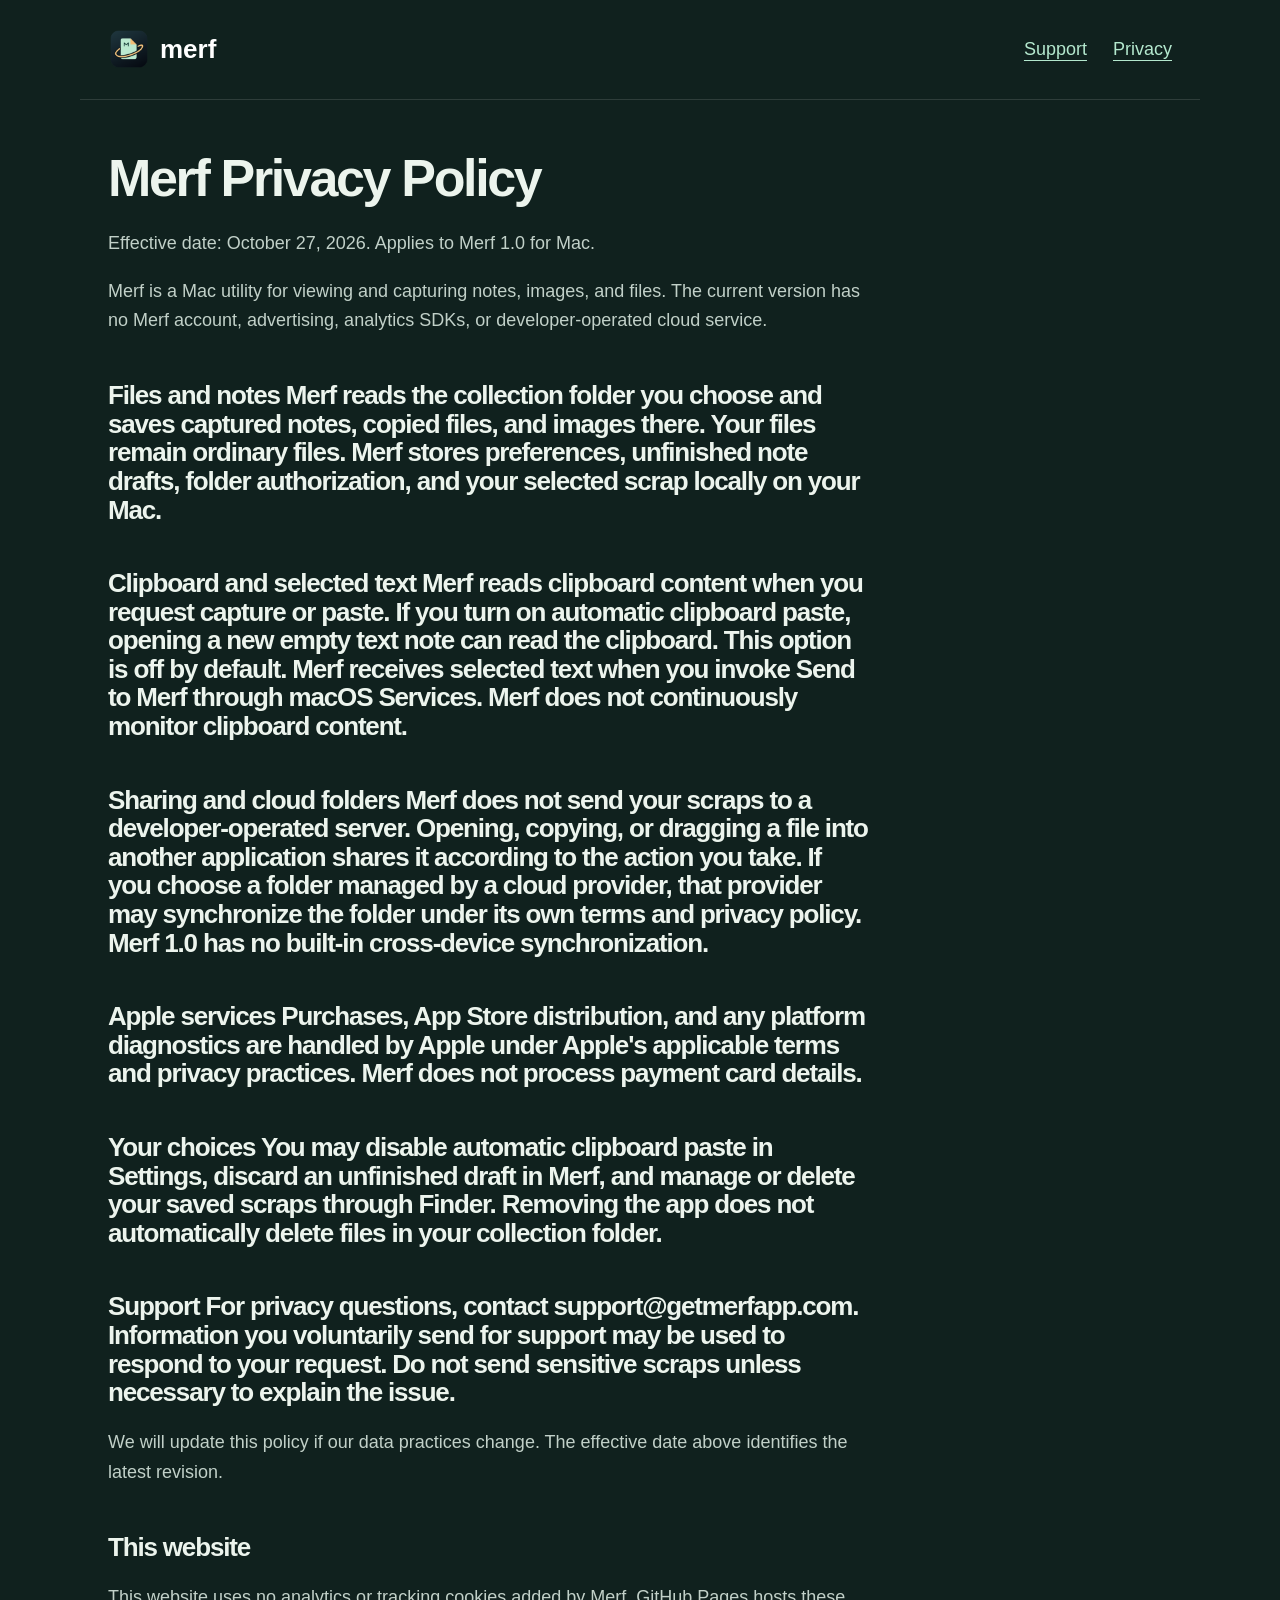
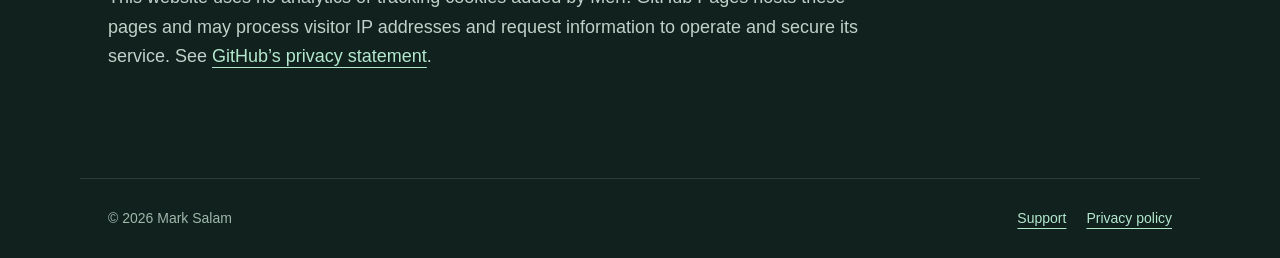
==== privacy.html @ 33ce0363 "Add Merf website, support, and privacy pages" ====
<!doctype html><html lang="en"><head><meta charset="utf-8"><meta name="viewport" content="width=device-width,initial-scale=1"><title>Privacy policy — Merf</title><meta name="description" content="Merf privacy policy for the Mac app."><link rel="icon" href="assets/merf.png"><link rel="stylesheet" href="style.css"></head><body><header><a class="brand" href="./"><img src="assets/merf.png" alt="">merf</a><nav aria-label="Main navigation"><a href="support.html">Support</a><a href="privacy.html">Privacy</a></nav></header><main><article class="prose"><h1>Merf Privacy Policy</h1><p>Effective date: October 27, 2026. Applies to Merf 1.0 for Mac.</p><p>Merf is a Mac utility for viewing and capturing notes, images, and files. The current version has no Merf account, advertising, analytics SDKs, or developer-operated cloud service.</p><h2>Files and notes
Merf reads the collection folder you choose and saves captured notes, copied files, and images there. Your files remain ordinary files. Merf stores preferences, unfinished note drafts, folder authorization, and your selected scrap locally on your Mac.</h2><h2>Clipboard and selected text
Merf reads clipboard content when you request capture or paste. If you turn on automatic clipboard paste, opening a new empty text note can read the clipboard. This option is off by default. Merf receives selected text when you invoke Send to Merf through macOS Services. Merf does not continuously monitor clipboard content.</h2><h2>Sharing and cloud folders
Merf does not send your scraps to a developer-operated server. Opening, copying, or dragging a file into another application shares it according to the action you take. If you choose a folder managed by a cloud provider, that provider may synchronize the folder under its own terms and privacy policy. Merf 1.0 has no built-in cross-device synchronization.</h2><h2>Apple services
Purchases, App Store distribution, and any platform diagnostics are handled by Apple under Apple&#x27;s applicable terms and privacy practices. Merf does not process payment card details.</h2><h2>Your choices
You may disable automatic clipboard paste in Settings, discard an unfinished draft in Merf, and manage or delete your saved scraps through Finder. Removing the app does not automatically delete files in your collection folder.</h2><h2>Support
For privacy questions, contact support@getmerfapp.com. Information you voluntarily send for support may be used to respond to your request. Do not send sensitive scraps unless necessary to explain the issue.</h2><p>We will update this policy if our data practices change. The effective date above identifies the latest revision.</p><h2>This website</h2><p>This website uses no analytics or tracking cookies added by Merf. GitHub Pages hosts these pages and may process visitor IP addresses and request information to operate and secure its service. See <a href="https://docs.github.com/en/site-policy/privacy-policies/github-general-privacy-statement">GitHub’s privacy statement</a>.</p></article></main><footer><span>© 2026 Mark Salam</span><div><a href="support.html">Support</a><a href="privacy.html">Privacy policy</a></div></footer></body></html>
---- style.css ----
*{box-sizing:border-box}body{margin:0;background:#10211e;color:#ecf4ed;font:18px/1.65 -apple-system,BlinkMacSystemFont,"Segoe UI",sans-serif}a{color:#b4e8ce;text-underline-offset:5px}a:hover{color:white}header,main,footer{max-width:1120px;margin:auto;padding:28px}header{display:flex;align-items:center;justify-content:space-between;border-bottom:1px solid #ffffff20}nav{display:flex;gap:26px}.brand{font-size:26px;font-weight:750;text-decoration:none;color:white;display:flex;align-items:center;gap:10px}.brand img{width:42px;height:42px}h1,h2{line-height:1.1;letter-spacing:-.045em}h1{font-size:clamp(42px,7vw,80px);margin:22px 0}h2{font-size:32px;margin-top:45px}p{color:#c1d0c8}.eyebrow{color:#f0c680;font-size:13px;text-transform:uppercase;letter-spacing:.16em}.hero{max-width:820px;padding:55px 0 35px}.hero p{max-width:630px;font-size:22px}.pill{display:inline-block;padding:10px 19px;border:1px solid #94bea6;border-radius:30px;text-decoration:none;margin:12px 10px 0 0}.shot{width:100%;display:block;border-radius:24px;border:1px solid #ffffff25;margin:24px 0}.features{display:grid;grid-template-columns:1fr 1fr;gap:50px;padding:15px 0 45px}.prose{max-width:760px;padding-bottom:60px}.prose h1{font-size:52px}.prose h2{font-size:26px}.prose p{margin:18px 0}footer{border-top:1px solid #ffffff20;display:flex;justify-content:space-between;font-size:14px;color:#a0b8ab}footer div{display:flex;gap:20px}:focus-visible{outline:3px solid #f0c680;outline-offset:5px}@media(max-width:650px){header,main,footer{padding:20px}nav{gap:15px;font-size:15px}.features{grid-template-columns:1fr;gap:0}.hero{padding-top:30px}.hero p{font-size:19px}.prose h1{font-size:40px}footer{display:block}footer div{margin-top:15px}.shot{border-radius:12px}}
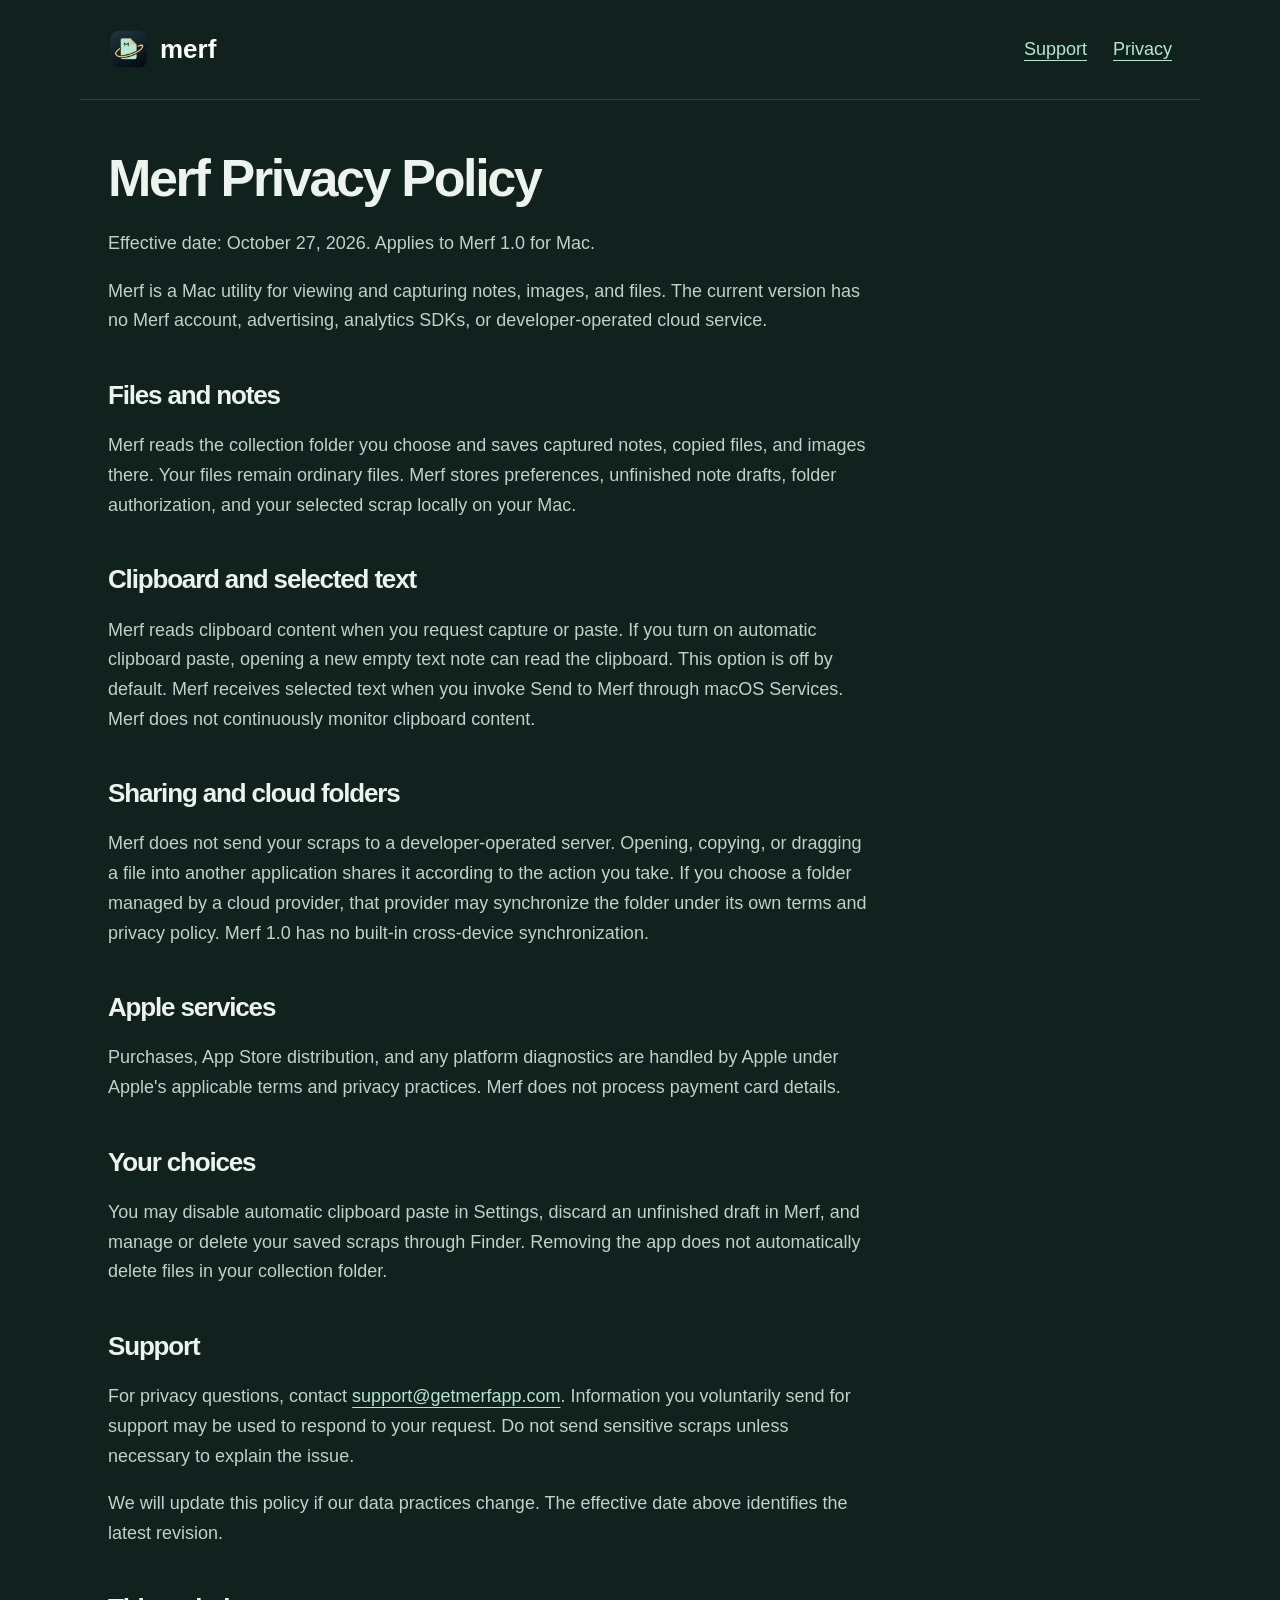
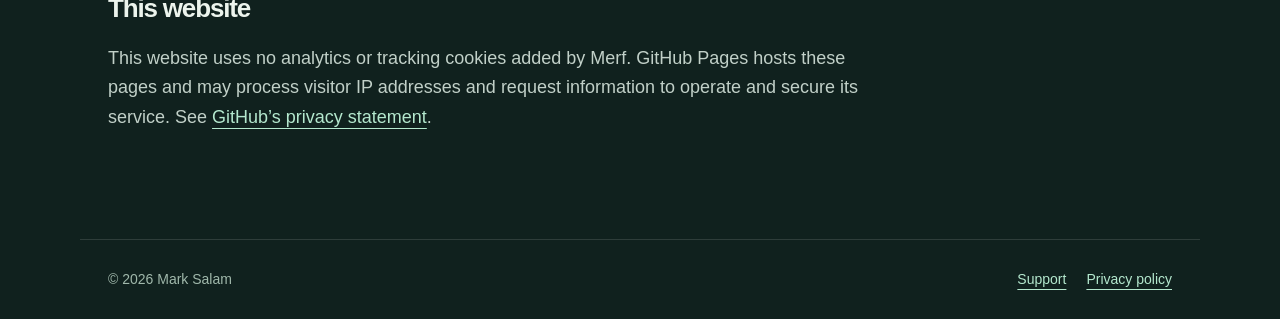
==== commit f51f5792: "Correct support and privacy section formatting" ====
--- a/privacy.html
+++ b/privacy.html
@@ -1,7 +1 @@
-<!doctype html><html lang="en"><head><meta charset="utf-8"><meta name="viewport" content="width=device-width,initial-scale=1"><title>Privacy policy — Merf</title><meta name="description" content="Merf privacy policy for the Mac app."><link rel="icon" href="assets/merf.png"><link rel="stylesheet" href="style.css"></head><body><header><a class="brand" href="./"><img src="assets/merf.png" alt="">merf</a><nav aria-label="Main navigation"><a href="support.html">Support</a><a href="privacy.html">Privacy</a></nav></header><main><article class="prose"><h1>Merf Privacy Policy</h1><p>Effective date: October 27, 2026. Applies to Merf 1.0 for Mac.</p><p>Merf is a Mac utility for viewing and capturing notes, images, and files. The current version has no Merf account, advertising, analytics SDKs, or developer-operated cloud service.</p><h2>Files and notes
-Merf reads the collection folder you choose and saves captured notes, copied files, and images there. Your files remain ordinary files. Merf stores preferences, unfinished note drafts, folder authorization, and your selected scrap locally on your Mac.</h2><h2>Clipboard and selected text
-Merf reads clipboard content when you request capture or paste. If you turn on automatic clipboard paste, opening a new empty text note can read the clipboard. This option is off by default. Merf receives selected text when you invoke Send to Merf through macOS Services. Merf does not continuously monitor clipboard content.</h2><h2>Sharing and cloud folders
-Merf does not send your scraps to a developer-operated server. Opening, copying, or dragging a file into another application shares it according to the action you take. If you choose a folder managed by a cloud provider, that provider may synchronize the folder under its own terms and privacy policy. Merf 1.0 has no built-in cross-device synchronization.</h2><h2>Apple services
-Purchases, App Store distribution, and any platform diagnostics are handled by Apple under Apple&#x27;s applicable terms and privacy practices. Merf does not process payment card details.</h2><h2>Your choices
-You may disable automatic clipboard paste in Settings, discard an unfinished draft in Merf, and manage or delete your saved scraps through Finder. Removing the app does not automatically delete files in your collection folder.</h2><h2>Support
-For privacy questions, contact support@getmerfapp.com. Information you voluntarily send for support may be used to respond to your request. Do not send sensitive scraps unless necessary to explain the issue.</h2><p>We will update this policy if our data practices change. The effective date above identifies the latest revision.</p><h2>This website</h2><p>This website uses no analytics or tracking cookies added by Merf. GitHub Pages hosts these pages and may process visitor IP addresses and request information to operate and secure its service. See <a href="https://docs.github.com/en/site-policy/privacy-policies/github-general-privacy-statement">GitHub’s privacy statement</a>.</p></article></main><footer><span>© 2026 Mark Salam</span><div><a href="support.html">Support</a><a href="privacy.html">Privacy policy</a></div></footer></body></html>+<!doctype html><html lang="en"><head><meta charset="utf-8"><meta name="viewport" content="width=device-width,initial-scale=1"><title>Privacy policy — Merf</title><meta name="description" content="Merf privacy policy for the Mac app."><link rel="icon" href="assets/merf.png"><link rel="stylesheet" href="style.css"></head><body><header><a class="brand" href="./"><img src="assets/merf.png" alt="">merf</a><nav aria-label="Main navigation"><a href="support.html">Support</a><a href="privacy.html">Privacy</a></nav></header><main><article class="prose"><h1>Merf Privacy Policy</h1><p>Effective date: October 27, 2026. Applies to Merf 1.0 for Mac.</p><p>Merf is a Mac utility for viewing and capturing notes, images, and files. The current version has no Merf account, advertising, analytics SDKs, or developer-operated cloud service.</p><h2>Files and notes</h2><p>Merf reads the collection folder you choose and saves captured notes, copied files, and images there. Your files remain ordinary files. Merf stores preferences, unfinished note drafts, folder authorization, and your selected scrap locally on your Mac.</p><h2>Clipboard and selected text</h2><p>Merf reads clipboard content when you request capture or paste. If you turn on automatic clipboard paste, opening a new empty text note can read the clipboard. This option is off by default. Merf receives selected text when you invoke Send to Merf through macOS Services. Merf does not continuously monitor clipboard content.</p><h2>Sharing and cloud folders</h2><p>Merf does not send your scraps to a developer-operated server. Opening, copying, or dragging a file into another application shares it according to the action you take. If you choose a folder managed by a cloud provider, that provider may synchronize the folder under its own terms and privacy policy. Merf 1.0 has no built-in cross-device synchronization.</p><h2>Apple services</h2><p>Purchases, App Store distribution, and any platform diagnostics are handled by Apple under Apple&#x27;s applicable terms and privacy practices. Merf does not process payment card details.</p><h2>Your choices</h2><p>You may disable automatic clipboard paste in Settings, discard an unfinished draft in Merf, and manage or delete your saved scraps through Finder. Removing the app does not automatically delete files in your collection folder.</p><h2>Support</h2><p>For privacy questions, contact <a href="mailto:support@getmerfapp.com">support@getmerfapp.com</a>. Information you voluntarily send for support may be used to respond to your request. Do not send sensitive scraps unless necessary to explain the issue.</p><p>We will update this policy if our data practices change. The effective date above identifies the latest revision.</p><h2>This website</h2><p>This website uses no analytics or tracking cookies added by Merf. GitHub Pages hosts these pages and may process visitor IP addresses and request information to operate and secure its service. See <a href="https://docs.github.com/en/site-policy/privacy-policies/github-general-privacy-statement">GitHub’s privacy statement</a>.</p></article></main><footer><span>© 2026 Mark Salam</span><div><a href="support.html">Support</a><a href="privacy.html">Privacy policy</a></div></footer></body></html>
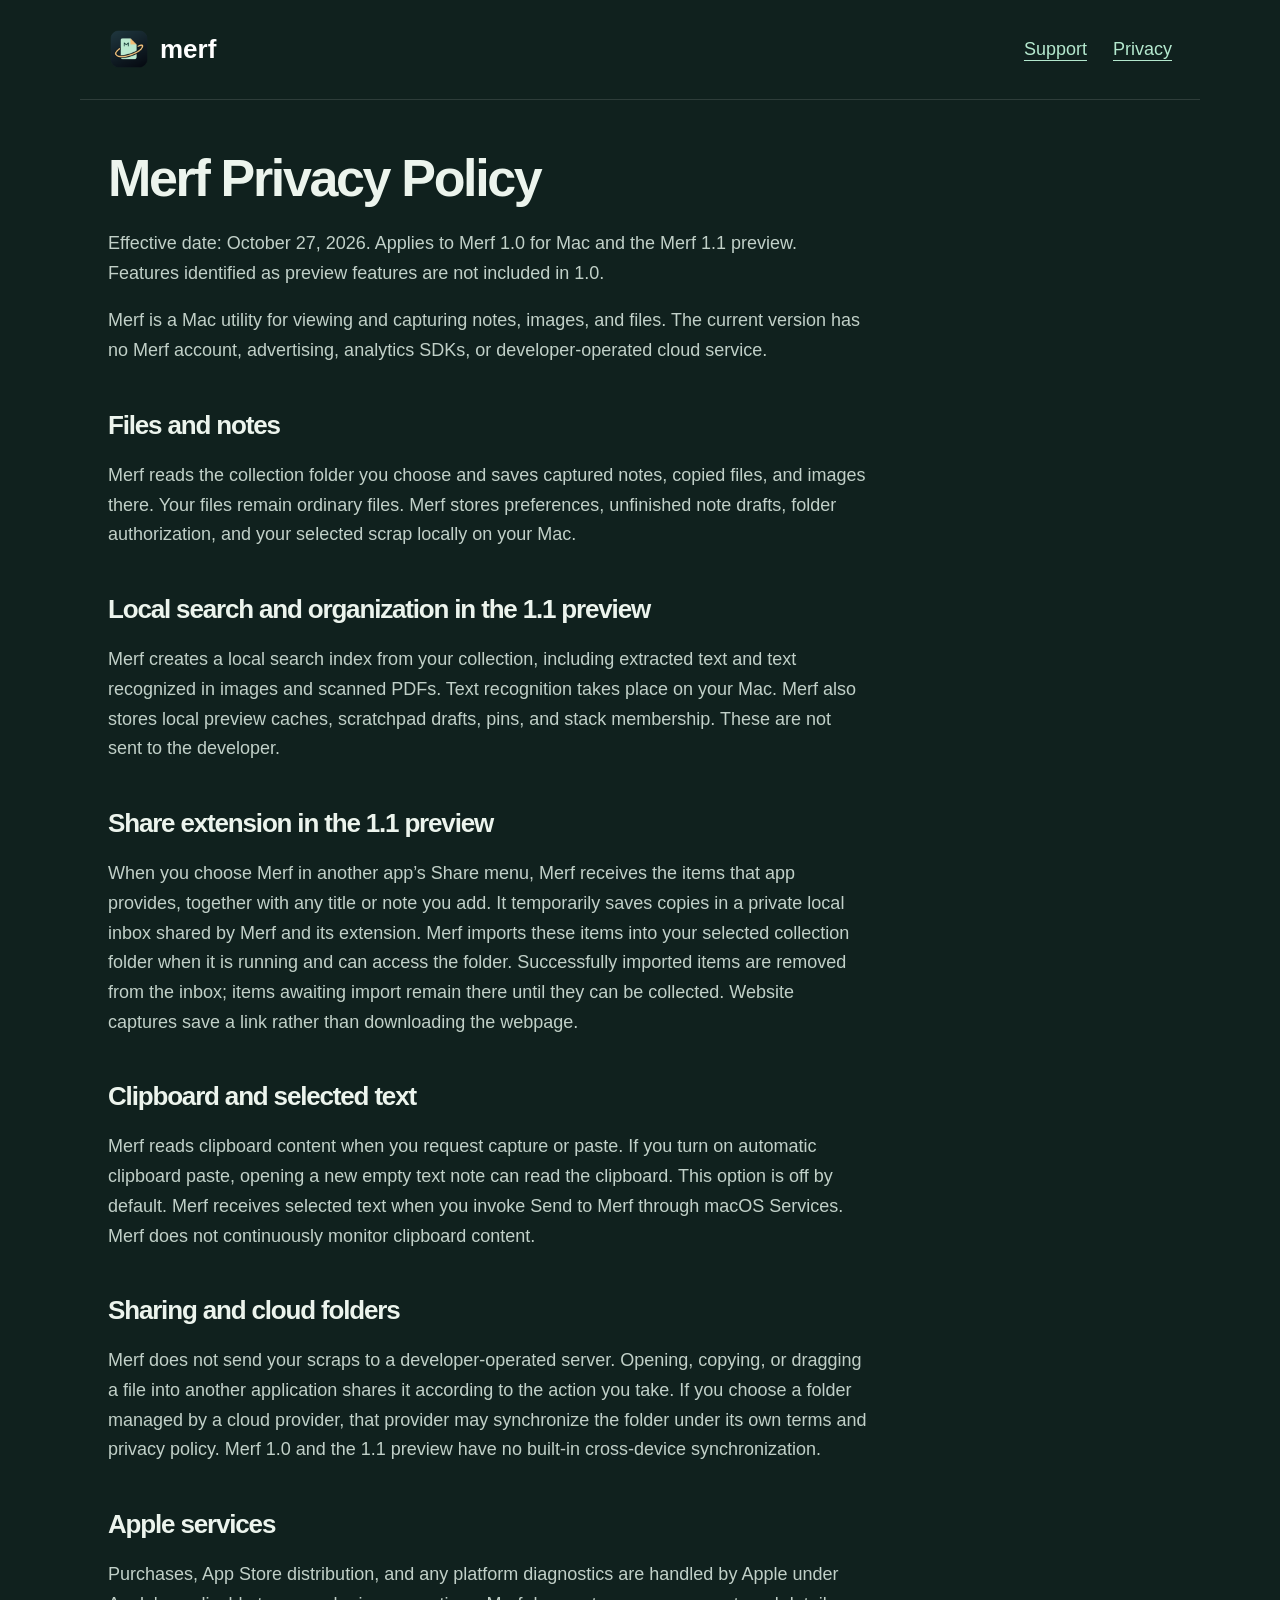
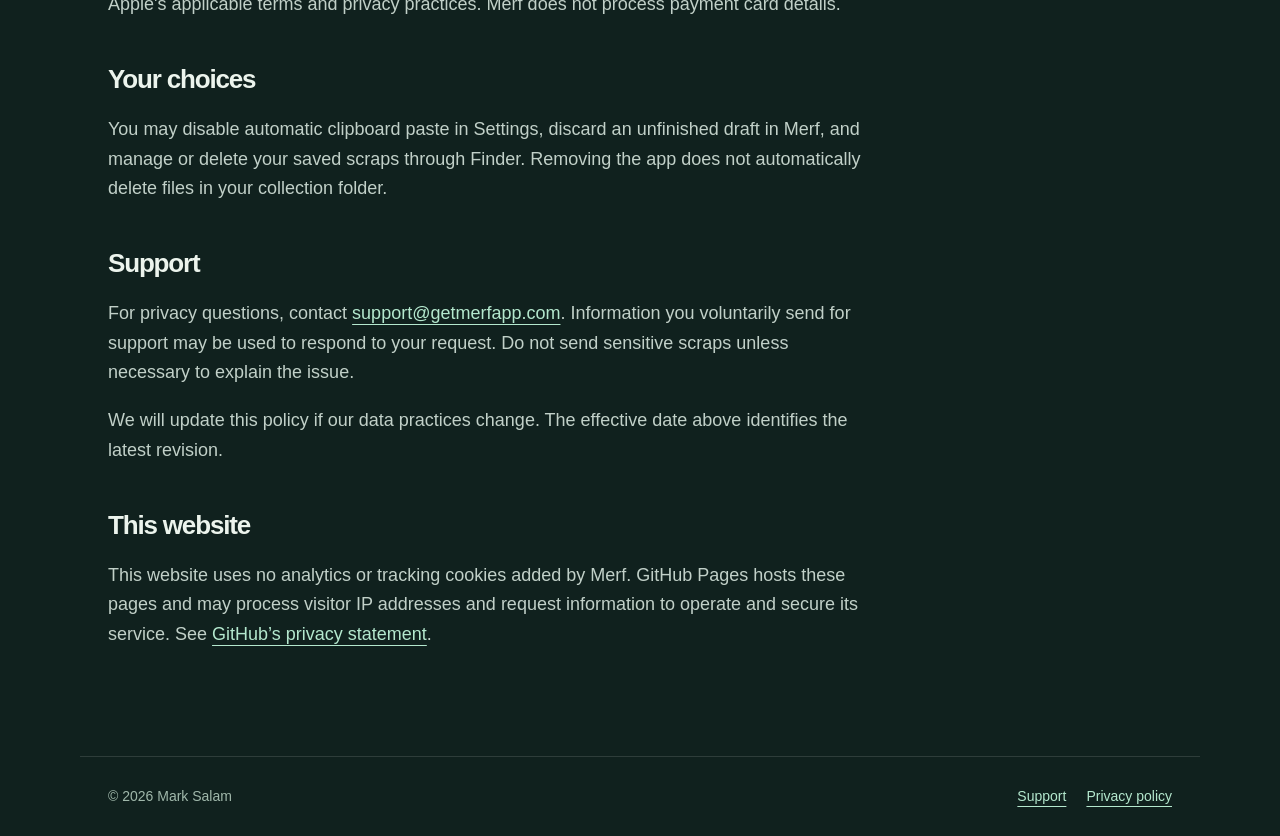
==== commit b1e3f8c8: "Present Merf 1.1 preview features and update support and privacy" ====
--- a/privacy.html
+++ b/privacy.html
@@ -1 +1 @@
-<!doctype html><html lang="en"><head><meta charset="utf-8"><meta name="viewport" content="width=device-width,initial-scale=1"><title>Privacy policy — Merf</title><meta name="description" content="Merf privacy policy for the Mac app."><link rel="icon" href="assets/merf.png"><link rel="stylesheet" href="style.css"></head><body><header><a class="brand" href="./"><img src="assets/merf.png" alt="">merf</a><nav aria-label="Main navigation"><a href="support.html">Support</a><a href="privacy.html">Privacy</a></nav></header><main><article class="prose"><h1>Merf Privacy Policy</h1><p>Effective date: October 27, 2026. Applies to Merf 1.0 for Mac.</p><p>Merf is a Mac utility for viewing and capturing notes, images, and files. The current version has no Merf account, advertising, analytics SDKs, or developer-operated cloud service.</p><h2>Files and notes</h2><p>Merf reads the collection folder you choose and saves captured notes, copied files, and images there. Your files remain ordinary files. Merf stores preferences, unfinished note drafts, folder authorization, and your selected scrap locally on your Mac.</p><h2>Clipboard and selected text</h2><p>Merf reads clipboard content when you request capture or paste. If you turn on automatic clipboard paste, opening a new empty text note can read the clipboard. This option is off by default. Merf receives selected text when you invoke Send to Merf through macOS Services. Merf does not continuously monitor clipboard content.</p><h2>Sharing and cloud folders</h2><p>Merf does not send your scraps to a developer-operated server. Opening, copying, or dragging a file into another application shares it according to the action you take. If you choose a folder managed by a cloud provider, that provider may synchronize the folder under its own terms and privacy policy. Merf 1.0 has no built-in cross-device synchronization.</p><h2>Apple services</h2><p>Purchases, App Store distribution, and any platform diagnostics are handled by Apple under Apple&#x27;s applicable terms and privacy practices. Merf does not process payment card details.</p><h2>Your choices</h2><p>You may disable automatic clipboard paste in Settings, discard an unfinished draft in Merf, and manage or delete your saved scraps through Finder. Removing the app does not automatically delete files in your collection folder.</p><h2>Support</h2><p>For privacy questions, contact <a href="mailto:support@getmerfapp.com">support@getmerfapp.com</a>. Information you voluntarily send for support may be used to respond to your request. Do not send sensitive scraps unless necessary to explain the issue.</p><p>We will update this policy if our data practices change. The effective date above identifies the latest revision.</p><h2>This website</h2><p>This website uses no analytics or tracking cookies added by Merf. GitHub Pages hosts these pages and may process visitor IP addresses and request information to operate and secure its service. See <a href="https://docs.github.com/en/site-policy/privacy-policies/github-general-privacy-statement">GitHub’s privacy statement</a>.</p></article></main><footer><span>© 2026 Mark Salam</span><div><a href="support.html">Support</a><a href="privacy.html">Privacy policy</a></div></footer></body></html>+<!doctype html><html lang="en"><head><meta charset="utf-8"><meta name="viewport" content="width=device-width,initial-scale=1"><title>Privacy policy — Merf</title><meta name="description" content="Merf privacy policy for the Mac app."><link rel="icon" href="assets/merf.png"><link rel="stylesheet" href="style.css"></head><body><header><a class="brand" href="./"><img src="assets/merf.png" alt="">merf</a><nav aria-label="Main navigation"><a href="support.html">Support</a><a href="privacy.html">Privacy</a></nav></header><main><article class="prose"><h1>Merf Privacy Policy</h1><p>Effective date: October 27, 2026. Applies to Merf 1.0 for Mac and the Merf 1.1 preview. Features identified as preview features are not included in 1.0.</p><p>Merf is a Mac utility for viewing and capturing notes, images, and files. The current version has no Merf account, advertising, analytics SDKs, or developer-operated cloud service.</p><h2>Files and notes</h2><p>Merf reads the collection folder you choose and saves captured notes, copied files, and images there. Your files remain ordinary files. Merf stores preferences, unfinished note drafts, folder authorization, and your selected scrap locally on your Mac.</p><h2>Local search and organization in the 1.1 preview</h2><p>Merf creates a local search index from your collection, including extracted text and text recognized in images and scanned PDFs. Text recognition takes place on your Mac. Merf also stores local preview caches, scratchpad drafts, pins, and stack membership. These are not sent to the developer.</p><h2>Share extension in the 1.1 preview</h2><p>When you choose Merf in another app’s Share menu, Merf receives the items that app provides, together with any title or note you add. It temporarily saves copies in a private local inbox shared by Merf and its extension. Merf imports these items into your selected collection folder when it is running and can access the folder. Successfully imported items are removed from the inbox; items awaiting import remain there until they can be collected. Website captures save a link rather than downloading the webpage.</p><h2>Clipboard and selected text</h2><p>Merf reads clipboard content when you request capture or paste. If you turn on automatic clipboard paste, opening a new empty text note can read the clipboard. This option is off by default. Merf receives selected text when you invoke Send to Merf through macOS Services. Merf does not continuously monitor clipboard content.</p><h2>Sharing and cloud folders</h2><p>Merf does not send your scraps to a developer-operated server. Opening, copying, or dragging a file into another application shares it according to the action you take. If you choose a folder managed by a cloud provider, that provider may synchronize the folder under its own terms and privacy policy. Merf 1.0 and the 1.1 preview have no built-in cross-device synchronization.</p><h2>Apple services</h2><p>Purchases, App Store distribution, and any platform diagnostics are handled by Apple under Apple&#x27;s applicable terms and privacy practices. Merf does not process payment card details.</p><h2>Your choices</h2><p>You may disable automatic clipboard paste in Settings, discard an unfinished draft in Merf, and manage or delete your saved scraps through Finder. Removing the app does not automatically delete files in your collection folder.</p><h2>Support</h2><p>For privacy questions, contact <a href="mailto:support@getmerfapp.com">support@getmerfapp.com</a>. Information you voluntarily send for support may be used to respond to your request. Do not send sensitive scraps unless necessary to explain the issue.</p><p>We will update this policy if our data practices change. The effective date above identifies the latest revision.</p><h2>This website</h2><p>This website uses no analytics or tracking cookies added by Merf. GitHub Pages hosts these pages and may process visitor IP addresses and request information to operate and secure its service. See <a href="https://docs.github.com/en/site-policy/privacy-policies/github-general-privacy-statement">GitHub’s privacy statement</a>.</p></article></main><footer><span>© 2026 Mark Salam</span><div><a href="support.html">Support</a><a href="privacy.html">Privacy policy</a></div></footer></body></html>
--- a/style.css
+++ b/style.css
@@ -1 +1,2 @@
-*{box-sizing:border-box}body{margin:0;background:#10211e;color:#ecf4ed;font:18px/1.65 -apple-system,BlinkMacSystemFont,"Segoe UI",sans-serif}a{color:#b4e8ce;text-underline-offset:5px}a:hover{color:white}header,main,footer{max-width:1120px;margin:auto;padding:28px}header{display:flex;align-items:center;justify-content:space-between;border-bottom:1px solid #ffffff20}nav{display:flex;gap:26px}.brand{font-size:26px;font-weight:750;text-decoration:none;color:white;display:flex;align-items:center;gap:10px}.brand img{width:42px;height:42px}h1,h2{line-height:1.1;letter-spacing:-.045em}h1{font-size:clamp(42px,7vw,80px);margin:22px 0}h2{font-size:32px;margin-top:45px}p{color:#c1d0c8}.eyebrow{color:#f0c680;font-size:13px;text-transform:uppercase;letter-spacing:.16em}.hero{max-width:820px;padding:55px 0 35px}.hero p{max-width:630px;font-size:22px}.pill{display:inline-block;padding:10px 19px;border:1px solid #94bea6;border-radius:30px;text-decoration:none;margin:12px 10px 0 0}.shot{width:100%;display:block;border-radius:24px;border:1px solid #ffffff25;margin:24px 0}.features{display:grid;grid-template-columns:1fr 1fr;gap:50px;padding:15px 0 45px}.prose{max-width:760px;padding-bottom:60px}.prose h1{font-size:52px}.prose h2{font-size:26px}.prose p{margin:18px 0}footer{border-top:1px solid #ffffff20;display:flex;justify-content:space-between;font-size:14px;color:#a0b8ab}footer div{display:flex;gap:20px}:focus-visible{outline:3px solid #f0c680;outline-offset:5px}@media(max-width:650px){header,main,footer{padding:20px}nav{gap:15px;font-size:15px}.features{grid-template-columns:1fr;gap:0}.hero{padding-top:30px}.hero p{font-size:19px}.prose h1{font-size:40px}footer{display:block}footer div{margin-top:15px}.shot{border-radius:12px}}+*{box-sizing:border-box}body{margin:0;background:#10211e;color:#ecf4ed;font:18px/1.65 -apple-system,BlinkMacSystemFont,"Segoe UI",sans-serif}a{color:#b4e8ce;text-underline-offset:5px}a:hover{color:white}header,main,footer{max-width:1120px;margin:auto;padding:28px}header{display:flex;align-items:center;justify-content:space-between;border-bottom:1px solid #ffffff20}nav{display:flex;gap:26px}.brand{font-size:26px;font-weight:750;text-decoration:none;color:white;display:flex;align-items:center;gap:10px}.brand img{width:42px;height:42px}h1,h2{line-height:1.1;letter-spacing:-.045em}h1{font-size:clamp(42px,7vw,80px);margin:22px 0}h2{font-size:32px;margin-top:45px}p{color:#c1d0c8}.eyebrow{color:#f0c680;font-size:13px;text-transform:uppercase;letter-spacing:.16em}.hero{max-width:820px;padding:55px 0 35px}.hero p{max-width:630px;font-size:22px}.pill{display:inline-block;padding:10px 19px;border:1px solid #94bea6;border-radius:30px;text-decoration:none;margin:12px 10px 0 0}.shot{width:100%;display:block;border-radius:24px;border:1px solid #ffffff25;margin:24px 0}.features{display:grid;grid-template-columns:1fr 1fr;gap:50px;padding:15px 0 45px}.prose{max-width:760px;padding-bottom:60px}.prose h1{font-size:52px}.prose h2{font-size:26px}.prose p{margin:18px 0}footer{border-top:1px solid #ffffff20;display:flex;justify-content:space-between;font-size:14px;color:#a0b8ab}footer div{display:flex;gap:20px}:focus-visible{outline:3px solid #f0c680;outline-offset:5px}@media(max-width:650px){header,main,footer{padding:20px}nav{gap:15px;font-size:15px}.features{grid-template-columns:1fr;gap:0}.hero{padding-top:30px}.hero p{font-size:19px}.prose h1{font-size:40px}footer{display:block}footer div{margin-top:15px}.shot{border-radius:12px}}
+html{scroll-behavior:smooth}.next{margin:70px 0 25px;padding:45px;border:1px solid #ffffff25;border-radius:28px;background:linear-gradient(145deg,#203a32,#142923)}.next h2{font-size:clamp(34px,5vw,52px);margin:20px 0}.intro{max-width:700px}.feature-grid{display:grid;grid-template-columns:1fr 1fr;gap:34px 45px;margin:40px 0}.feature-grid article{border-top:1px solid #ffffff20;padding-top:22px}.feature-label{color:#b4e8ce;font-size:13px;letter-spacing:.08em;text-transform:uppercase}.feature-grid h3{font-size:24px;line-height:1.25;letter-spacing:-.025em;margin:10px 0}.feature-grid p{margin:12px 0}.feature-grid .detail{font-size:14px;color:#a0b8ab}.text-link{font-weight:600}.prose #preview{border-top:1px solid #ffffff25;padding-top:38px;margin-top:45px}section[id]{scroll-margin-top:28px}@media(max-width:650px){.next{padding:24px;margin-top:40px;border-radius:20px}.feature-grid{grid-template-columns:1fr;gap:20px;margin:30px 0}nav{gap:14px}}@media(prefers-reduced-motion:reduce){html{scroll-behavior:auto}}
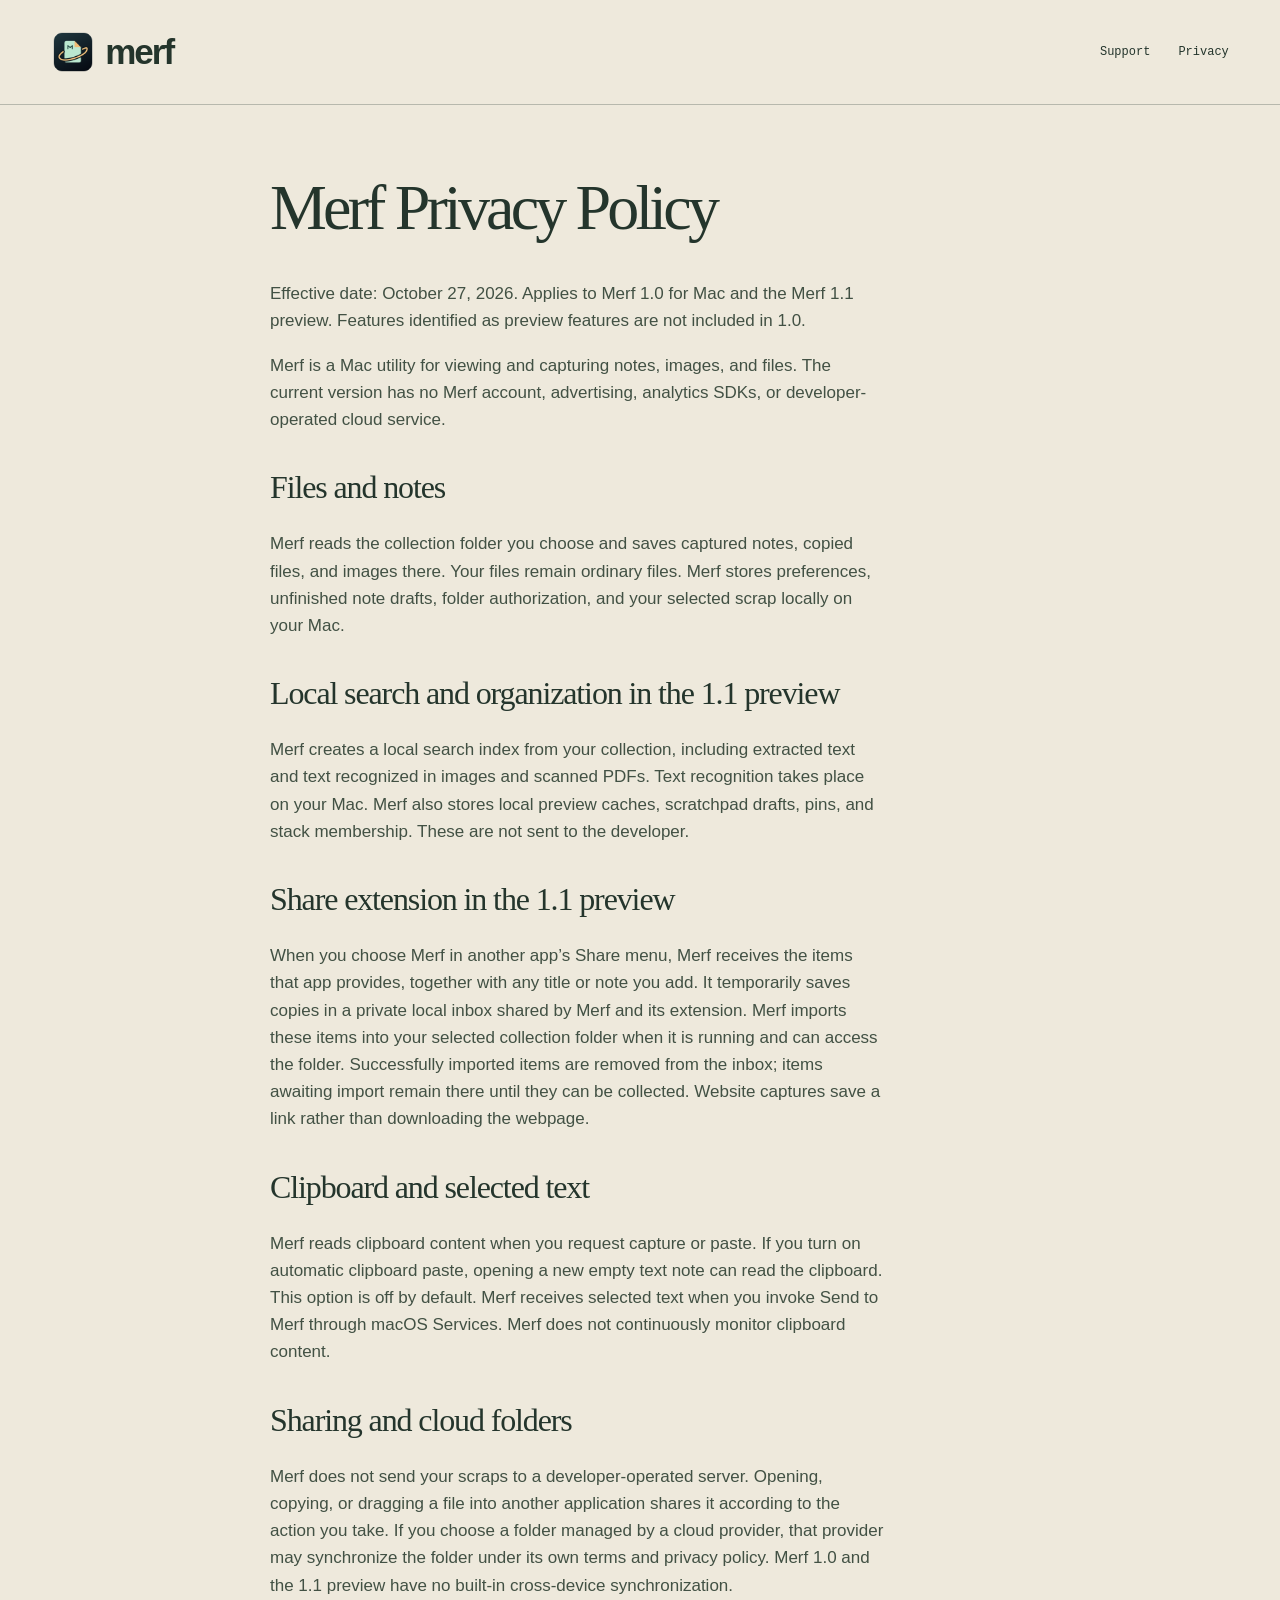
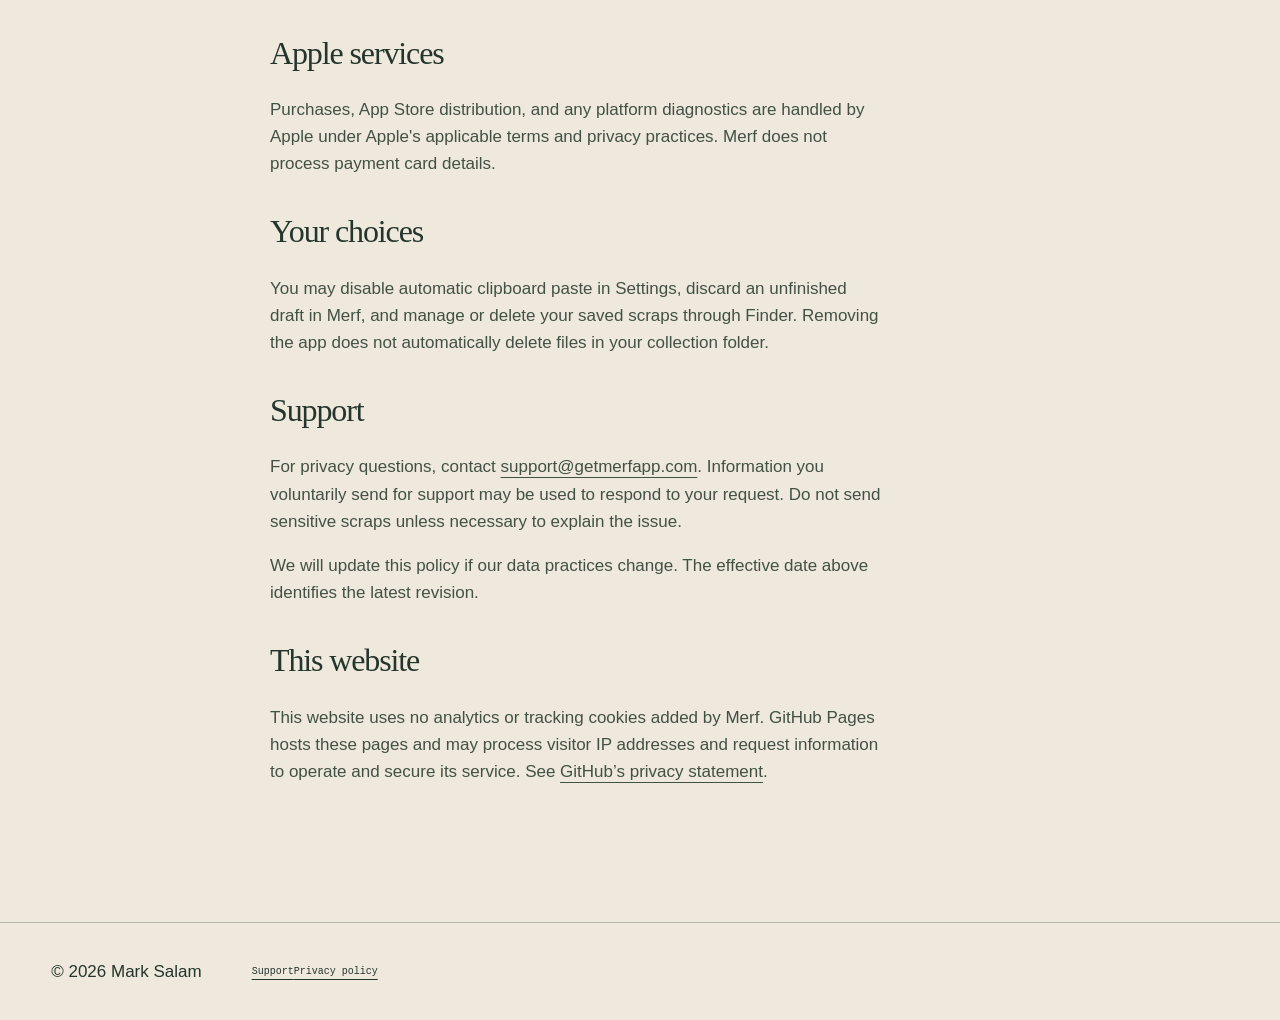
==== commit 536843e0: "Give Merf a retro space field-guide identity and interactive drawer demo" ====
--- a/privacy.html
+++ b/privacy.html
@@ -1 +1 @@
-<!doctype html><html lang="en"><head><meta charset="utf-8"><meta name="viewport" content="width=device-width,initial-scale=1"><title>Privacy policy — Merf</title><meta name="description" content="Merf privacy policy for the Mac app."><link rel="icon" href="assets/merf.png"><link rel="stylesheet" href="style.css"></head><body><header><a class="brand" href="./"><img src="assets/merf.png" alt="">merf</a><nav aria-label="Main navigation"><a href="support.html">Support</a><a href="privacy.html">Privacy</a></nav></header><main><article class="prose"><h1>Merf Privacy Policy</h1><p>Effective date: October 27, 2026. Applies to Merf 1.0 for Mac and the Merf 1.1 preview. Features identified as preview features are not included in 1.0.</p><p>Merf is a Mac utility for viewing and capturing notes, images, and files. The current version has no Merf account, advertising, analytics SDKs, or developer-operated cloud service.</p><h2>Files and notes</h2><p>Merf reads the collection folder you choose and saves captured notes, copied files, and images there. Your files remain ordinary files. Merf stores preferences, unfinished note drafts, folder authorization, and your selected scrap locally on your Mac.</p><h2>Local search and organization in the 1.1 preview</h2><p>Merf creates a local search index from your collection, including extracted text and text recognized in images and scanned PDFs. Text recognition takes place on your Mac. Merf also stores local preview caches, scratchpad drafts, pins, and stack membership. These are not sent to the developer.</p><h2>Share extension in the 1.1 preview</h2><p>When you choose Merf in another app’s Share menu, Merf receives the items that app provides, together with any title or note you add. It temporarily saves copies in a private local inbox shared by Merf and its extension. Merf imports these items into your selected collection folder when it is running and can access the folder. Successfully imported items are removed from the inbox; items awaiting import remain there until they can be collected. Website captures save a link rather than downloading the webpage.</p><h2>Clipboard and selected text</h2><p>Merf reads clipboard content when you request capture or paste. If you turn on automatic clipboard paste, opening a new empty text note can read the clipboard. This option is off by default. Merf receives selected text when you invoke Send to Merf through macOS Services. Merf does not continuously monitor clipboard content.</p><h2>Sharing and cloud folders</h2><p>Merf does not send your scraps to a developer-operated server. Opening, copying, or dragging a file into another application shares it according to the action you take. If you choose a folder managed by a cloud provider, that provider may synchronize the folder under its own terms and privacy policy. Merf 1.0 and the 1.1 preview have no built-in cross-device synchronization.</p><h2>Apple services</h2><p>Purchases, App Store distribution, and any platform diagnostics are handled by Apple under Apple&#x27;s applicable terms and privacy practices. Merf does not process payment card details.</p><h2>Your choices</h2><p>You may disable automatic clipboard paste in Settings, discard an unfinished draft in Merf, and manage or delete your saved scraps through Finder. Removing the app does not automatically delete files in your collection folder.</p><h2>Support</h2><p>For privacy questions, contact <a href="mailto:support@getmerfapp.com">support@getmerfapp.com</a>. Information you voluntarily send for support may be used to respond to your request. Do not send sensitive scraps unless necessary to explain the issue.</p><p>We will update this policy if our data practices change. The effective date above identifies the latest revision.</p><h2>This website</h2><p>This website uses no analytics or tracking cookies added by Merf. GitHub Pages hosts these pages and may process visitor IP addresses and request information to operate and secure its service. See <a href="https://docs.github.com/en/site-policy/privacy-policies/github-general-privacy-statement">GitHub’s privacy statement</a>.</p></article></main><footer><span>© 2026 Mark Salam</span><div><a href="support.html">Support</a><a href="privacy.html">Privacy policy</a></div></footer></body></html>+<!doctype html><html lang="en"><head><meta charset="utf-8"><meta name="viewport" content="width=device-width,initial-scale=1"><title>Privacy policy — Merf</title><meta name="description" content="Merf privacy policy for the Mac app."><link rel="icon" href="assets/merf.png"><link rel="stylesheet" href="style.css?v=mission-1"></head><body><header><a class="brand" href="./"><img src="assets/merf.png" alt="">merf</a><nav aria-label="Main navigation"><a href="support.html">Support</a><a href="privacy.html">Privacy</a></nav></header><main><article class="prose"><h1>Merf Privacy Policy</h1><p>Effective date: October 27, 2026. Applies to Merf 1.0 for Mac and the Merf 1.1 preview. Features identified as preview features are not included in 1.0.</p><p>Merf is a Mac utility for viewing and capturing notes, images, and files. The current version has no Merf account, advertising, analytics SDKs, or developer-operated cloud service.</p><h2>Files and notes</h2><p>Merf reads the collection folder you choose and saves captured notes, copied files, and images there. Your files remain ordinary files. Merf stores preferences, unfinished note drafts, folder authorization, and your selected scrap locally on your Mac.</p><h2>Local search and organization in the 1.1 preview</h2><p>Merf creates a local search index from your collection, including extracted text and text recognized in images and scanned PDFs. Text recognition takes place on your Mac. Merf also stores local preview caches, scratchpad drafts, pins, and stack membership. These are not sent to the developer.</p><h2>Share extension in the 1.1 preview</h2><p>When you choose Merf in another app’s Share menu, Merf receives the items that app provides, together with any title or note you add. It temporarily saves copies in a private local inbox shared by Merf and its extension. Merf imports these items into your selected collection folder when it is running and can access the folder. Successfully imported items are removed from the inbox; items awaiting import remain there until they can be collected. Website captures save a link rather than downloading the webpage.</p><h2>Clipboard and selected text</h2><p>Merf reads clipboard content when you request capture or paste. If you turn on automatic clipboard paste, opening a new empty text note can read the clipboard. This option is off by default. Merf receives selected text when you invoke Send to Merf through macOS Services. Merf does not continuously monitor clipboard content.</p><h2>Sharing and cloud folders</h2><p>Merf does not send your scraps to a developer-operated server. Opening, copying, or dragging a file into another application shares it according to the action you take. If you choose a folder managed by a cloud provider, that provider may synchronize the folder under its own terms and privacy policy. Merf 1.0 and the 1.1 preview have no built-in cross-device synchronization.</p><h2>Apple services</h2><p>Purchases, App Store distribution, and any platform diagnostics are handled by Apple under Apple&#x27;s applicable terms and privacy practices. Merf does not process payment card details.</p><h2>Your choices</h2><p>You may disable automatic clipboard paste in Settings, discard an unfinished draft in Merf, and manage or delete your saved scraps through Finder. Removing the app does not automatically delete files in your collection folder.</p><h2>Support</h2><p>For privacy questions, contact <a href="mailto:support@getmerfapp.com">support@getmerfapp.com</a>. Information you voluntarily send for support may be used to respond to your request. Do not send sensitive scraps unless necessary to explain the issue.</p><p>We will update this policy if our data practices change. The effective date above identifies the latest revision.</p><h2>This website</h2><p>This website uses no analytics or tracking cookies added by Merf. GitHub Pages hosts these pages and may process visitor IP addresses and request information to operate and secure its service. See <a href="https://docs.github.com/en/site-policy/privacy-policies/github-general-privacy-statement">GitHub’s privacy statement</a>.</p></article></main><footer><span>© 2026 Mark Salam</span><div><a href="support.html">Support</a><a href="privacy.html">Privacy policy</a></div></footer></body></html>
--- a/style.css
+++ b/style.css
@@ -1,2 +1,3 @@
-*{box-sizing:border-box}body{margin:0;background:#10211e;color:#ecf4ed;font:18px/1.65 -apple-system,BlinkMacSystemFont,"Segoe UI",sans-serif}a{color:#b4e8ce;text-underline-offset:5px}a:hover{color:white}header,main,footer{max-width:1120px;margin:auto;padding:28px}header{display:flex;align-items:center;justify-content:space-between;border-bottom:1px solid #ffffff20}nav{display:flex;gap:26px}.brand{font-size:26px;font-weight:750;text-decoration:none;color:white;display:flex;align-items:center;gap:10px}.brand img{width:42px;height:42px}h1,h2{line-height:1.1;letter-spacing:-.045em}h1{font-size:clamp(42px,7vw,80px);margin:22px 0}h2{font-size:32px;margin-top:45px}p{color:#c1d0c8}.eyebrow{color:#f0c680;font-size:13px;text-transform:uppercase;letter-spacing:.16em}.hero{max-width:820px;padding:55px 0 35px}.hero p{max-width:630px;font-size:22px}.pill{display:inline-block;padding:10px 19px;border:1px solid #94bea6;border-radius:30px;text-decoration:none;margin:12px 10px 0 0}.shot{width:100%;display:block;border-radius:24px;border:1px solid #ffffff25;margin:24px 0}.features{display:grid;grid-template-columns:1fr 1fr;gap:50px;padding:15px 0 45px}.prose{max-width:760px;padding-bottom:60px}.prose h1{font-size:52px}.prose h2{font-size:26px}.prose p{margin:18px 0}footer{border-top:1px solid #ffffff20;display:flex;justify-content:space-between;font-size:14px;color:#a0b8ab}footer div{display:flex;gap:20px}:focus-visible{outline:3px solid #f0c680;outline-offset:5px}@media(max-width:650px){header,main,footer{padding:20px}nav{gap:15px;font-size:15px}.features{grid-template-columns:1fr;gap:0}.hero{padding-top:30px}.hero p{font-size:19px}.prose h1{font-size:40px}footer{display:block}footer div{margin-top:15px}.shot{border-radius:12px}}
-html{scroll-behavior:smooth}.next{margin:70px 0 25px;padding:45px;border:1px solid #ffffff25;border-radius:28px;background:linear-gradient(145deg,#203a32,#142923)}.next h2{font-size:clamp(34px,5vw,52px);margin:20px 0}.intro{max-width:700px}.feature-grid{display:grid;grid-template-columns:1fr 1fr;gap:34px 45px;margin:40px 0}.feature-grid article{border-top:1px solid #ffffff20;padding-top:22px}.feature-label{color:#b4e8ce;font-size:13px;letter-spacing:.08em;text-transform:uppercase}.feature-grid h3{font-size:24px;line-height:1.25;letter-spacing:-.025em;margin:10px 0}.feature-grid p{margin:12px 0}.feature-grid .detail{font-size:14px;color:#a0b8ab}.text-link{font-weight:600}.prose #preview{border-top:1px solid #ffffff25;padding-top:38px;margin-top:45px}section[id]{scroll-margin-top:28px}@media(max-width:650px){.next{padding:24px;margin-top:40px;border-radius:20px}.feature-grid{grid-template-columns:1fr;gap:20px;margin:30px 0}nav{gap:14px}}@media(prefers-reduced-motion:reduce){html{scroll-behavior:auto}}
+@charset "UTF-8";
+:root{--paper:#eee9dc;--ink:#24352c;--orange:#bc422b;--mint:#b5cfb5;--line:#24352c45;--mono:ui-monospace,SFMono-Regular,Menlo,Consolas,monospace}*{box-sizing:border-box}html{scroll-behavior:smooth}body{margin:0;background:var(--paper);color:var(--ink);font:17px/1.6 -apple-system,BlinkMacSystemFont,"Segoe UI",sans-serif}a{color:inherit;text-underline-offset:5px}a:hover{color:var(--orange)}button{font:inherit;cursor:pointer}button:focus-visible,a:focus-visible{outline:3px solid var(--orange);outline-offset:5px}header,main,footer{max-width:1440px;margin:auto}header{padding:24px 4%;display:flex;align-items:center;justify-content:space-between;border-bottom:1px solid var(--line);gap:24px}.brand{font-size:35px;letter-spacing:-2px;font-weight:800;display:flex;align-items:center;gap:10px;text-decoration:none}.brand img{width:44px;height:44px}.brand-note{font:9px/1.4 var(--mono);letter-spacing:1px;max-width:80px;margin-left:16px}nav{display:flex;gap:28px;font:12px var(--mono)}nav a{text-decoration:none}h1,h2,h3,p{margin-top:0}h1,h2{font-family:Georgia,"Times New Roman",serif;font-weight:400;letter-spacing:-.06em;line-height:1.02}h3{font-size:22px;line-height:1.2;letter-spacing:-.035em}em{font-weight:400}p{max-width:65ch}.eyebrow,.mission-line,.coordinate,.hero-bottom,.launch-status,.small-print,.evidence-label,figcaption,.signal-frequency,.manifest>article>span,.end-note,.demo-head,.demo-caption,.demo-controls,.demo-note>span{font:11px/1.5 var(--mono);letter-spacing:.06em}.eyebrow{text-transform:uppercase}.hero{padding:22px 4% 0;overflow:hidden}.mission-line{display:flex;justify-content:space-between}.hero-layout{display:grid;grid-template-columns:1fr 1fr;align-items:center;min-height:640px;gap:3%}.hero-copy{padding:50px 0}.hero-copy .eyebrow{color:var(--orange);margin-bottom:28px}h1{font-size:clamp(68px,7.9vw,112px);margin-bottom:28px}h1 em{color:var(--orange)}.lede{max-width:440px;font-size:19px;line-height:1.65}.launch-status{margin-top:30px;font-size:10px;font-weight:700;display:flex;align-items:center;gap:10px}.status-dot{width:7px;height:7px;background:var(--orange);border-radius:50%}.small-print{font-size:10px;margin-top:10px;color:#596256;letter-spacing:0}.hero-bottom{display:flex;justify-content:space-between;border-top:1px solid var(--line);padding:18px 0;font-size:9px}.hero-bottom a{white-space:nowrap;margin-left:18px}.orbital{position:relative;height:560px;isolation:isolate;background:radial-gradient(circle at 50% 50%,#b8b7a22b 0,transparent 60%)}.orbit{position:absolute;border:1px solid #59625666;border-radius:50%;width:94%;height:65%;top:19%;left:3%;transform:rotate(-30deg)}.orbit-two{width:60%;height:95%;left:20%;top:3%;transform:rotate(-30deg);border-style:dashed;border-color:#59625644}.coordinate{position:absolute;font-size:8px;color:#596256}.top-coordinate{top:15px;left:20px}.bottom-coordinate{bottom:12px;right:0}.planet{position:absolute;width:190px;height:190px;border-radius:50%;background:#24352c;left:calc(50% - 95px);top:calc(50% - 95px);box-shadow:inset -25px -12px 0 #18271f,0 0 0 6px #e2d8c3;display:grid;place-items:center}.planet span{font:bold italic 120px Georgia;color:var(--mint);transform:translateY(-10px)}.planet i{position:absolute;width:290px;height:72px;border:9px solid #bc422b;transform:rotate(-28deg);border-radius:50%;border-top-color:#d7764c;z-index:3}.orbit-scrap{position:absolute;box-shadow:4px 8px 0 #24352c17}.note{background:#d9dcb5;width:170px;padding:18px;top:25px;left:12px;transform:rotate(-10deg);border-top:6px solid #a9ae7d}.orbit-scrap span,.orbit-scrap small{font:8px/1.4 var(--mono);letter-spacing:.04em;display:block}.note p{font:29px/1.03 Georgia;margin:20px 0;color:#344335}.note em{color:var(--orange)}.photo{width:175px;right:3px;top:60px;padding:10px;background:#fffaf0;transform:rotate(12deg)}.photo span{font-size:7px;margin-top:9px}.sunset{height:120px;background:#d48758;position:relative;overflow:hidden}.sunset i{position:absolute;border-radius:50%;background:#f1d49c;width:60px;height:60px;left:60px;top:12px}.sunset b{position:absolute;background:#3a5340;width:220px;height:120px;transform:rotate(-30deg);top:80px;left:-20px}.ticket{bottom:32px;right:30px;background:#e9c39a;padding:18px 24px;transform:rotate(-5deg);border-left:5px dotted var(--paper)}.ticket strong{font:18px Georgia;display:block;margin:12px 0}.signal{position:relative;background:var(--orange);color:#fff0d9;padding:28px 4% 32px;overflow:hidden}.signal-top{display:flex;justify-content:space-between}.signal h2{font-family:Impact,"Arial Narrow",sans-serif;font-size:clamp(70px,17vw,240px);font-weight:900;letter-spacing:-.055em;line-height:1.2;margin:12px 0 10px;transform:rotate(-3deg);text-align:center;transition:transform .4s}.signal.called h2{transform:rotate(2deg) scale(1.04)}.signal-bottom{display:flex;align-items:center;justify-content:space-between;gap:25px}.signal-bottom p{font-size:18px;margin:0}kbd{font:12px var(--mono);padding:5px 8px;border:1px solid #fff0d970;border-radius:3px}#call-merf{background:var(--paper);color:var(--ink);border:0;padding:17px 24px;font-weight:650;min-width:170px;box-shadow:4px 4px 0 #702e21}#call-merf span{margin-left:40px}.signal-reply{font:11px var(--mono);margin:20px 0 0;min-height:14px}.demo-drawer{position:absolute;right:3%;top:22px;width:330px;max-width:90%;background:var(--ink);color:var(--paper);padding:20px;box-shadow:-15px 12px 0 #622e2940;z-index:5;border:1px solid #8b9d83}.demo-drawer:not([hidden]){animation:arrive .4s ease-out}.demo-head{display:flex;justify-content:space-between;align-items:center;color:var(--mint)}.demo-head button,.demo-controls button{background:none;border:1px solid #ffffff50;color:var(--paper);padding:5px 12px}.demo-caption{font-size:9px;letter-spacing:0;margin-top:16px;color:#b7c4b5}.demo-note{background:var(--paper);color:var(--ink);padding:22px;min-height:185px;margin-bottom:15px}.demo-note>span{color:var(--orange);font-size:9px}.demo-note h3{font:32px/1.1 Georgia;margin:14px 0}.demo-note p{font-size:14px;line-height:1.5;margin:0}.demo-controls{display:flex;justify-content:space-between;align-items:center}@keyframes arrive{from{transform:translateX(100%);opacity:0}to{transform:translateX(0);opacity:1}}.field-guide{padding:85px 4%}.section-heading{display:grid;grid-template-columns:1fr 2fr;gap:30px;border-bottom:1px solid var(--line);padding-bottom:40px}.section-heading h2{font-size:clamp(36px,4.2vw,60px);margin:0}.guide-layout{display:grid;grid-template-columns:1fr 1.2fr;gap:6%;padding-top:45px}.procedures article{display:flex;gap:22px;padding:20px 0;border-bottom:1px solid var(--line)}.step{font:11px var(--mono);padding-top:5px;color:var(--orange)}.procedures p{font-size:15px;margin-bottom:0}.procedures h3{margin-bottom:10px}.pencil-note{font:italic 23px/1.3 Georgia!important;transform:rotate(-4deg);padding:25px 0 15px 30px;color:var(--orange)}figure{margin:0}.app-evidence{background:#dcd8c9;padding:20px;align-self:start;transform:rotate(2deg);margin-top:20px;border:1px solid #24352c20}.evidence-label{display:flex;justify-content:space-between;font-size:8px;margin-bottom:15px}.app-evidence img{width:100%;display:block}.app-evidence figcaption{font-size:9px;letter-spacing:0;margin-top:15px}.next{background:var(--ink);color:var(--paper);display:grid;grid-template-columns:1fr 1.5fr;padding:70px 4%;gap:8%}.next h2{font-size:clamp(55px,6vw,84px);margin:28px 0}.next h2 em{color:var(--mint)}.next-intro{position:relative}.next-intro>p{font-size:15px;max-width:330px;margin-top:30px;color:#c1c8ba}.stamp{border:2px solid #b5cfb580;color:var(--mint);font:38px/1 var(--mono);padding:15px;width:110px;text-align:center;transform:rotate(-8deg)}.stamp span{font-size:9px;display:block;margin-top:10px}.manifest article{display:grid;grid-template-columns:24px 1fr 30px;gap:18px;border-top:1px solid #eee9dc40;padding:25px 0}.manifest article>span{color:var(--mint);padding-top:4px}.manifest article .manifest-mark{font-size:30px;padding:0}.manifest h3{font-size:24px;margin-bottom:12px}.manifest p{font-size:15px;margin:0;color:#c1c8ba}.manual-link{display:inline-block;font:12px var(--mono);margin-top:25px;color:var(--mint)}.ownership{padding:85px 4%;position:relative}.ownership h2{font-size:clamp(50px,6vw,85px);margin:30px 0}.ownership h2 em{color:var(--orange)}.ownership p{max-width:420px}.ownership>a{font:12px var(--mono)}.ownership-symbol{position:absolute;right:8%;top:65px;font:260px/1 Georgia;color:var(--orange);transform:rotate(12deg)}.end-note{position:absolute;right:8%;bottom:85px;border-top:1px solid var(--ink);padding-top:20px;line-height:1.8;font-size:10px}footer{border-top:1px solid var(--line);padding:35px 4%;display:flex;align-items:center;gap:50px}footer .footer-wordmark{font:bold italic 72px/1 Georgia;text-decoration:none;letter-spacing:-6px}footer>div{font:10px/1.8 var(--mono)}footer p{margin:5px 0}footer nav{margin-left:auto}.prose{max-width:800px;margin:70px auto;padding:0 30px 50px}.prose h1{font-size:64px;margin-bottom:40px}.prose h2{font-size:32px;letter-spacing:-.035em;margin-top:38px}.prose p{color:#425144}.prose #preview{border-top:1px solid var(--line);margin-top:45px;padding-top:35px}section[id]{scroll-margin-top:25px}@media(min-width:1441px){body{border-left:1px solid var(--line);border-right:1px solid var(--line);max-width:1440px;margin:auto}}@media(max-width:900px){.brand-note{display:none}.hero-layout{min-height:570px}.orbital{transform:scale(.85);margin:0 -25px}.hero-copy{z-index:1}.hero-copy h1{font-size:75px}.signal-frequency{font-size:8px}.section-heading{grid-template-columns:1fr}.guide-layout{gap:4%}.next{gap:5%}.ownership-symbol{font-size:170px;right:6%}footer{gap:25px}}@media(max-width:650px){header{padding:18px 6%;gap:12px}.brand{font-size:28px}.brand img{width:32px;height:32px}nav{gap:16px;font-size:10px}header nav a:first-child{display:none}.hero{padding:20px 6% 0}.mission-line{font-size:8px}.hero-layout{grid-template-columns:1fr;gap:0}.hero-copy{padding:38px 0 0}.hero-copy h1{font-size:76px}.hero-copy .eyebrow{font-size:10px;margin-bottom:20px}.lede{font-size:17px}.launch-status{font-size:9px}.orbital{height:440px;transform:scale(.92);margin:0 -14px}.orbit-scrap.note{width:145px;left:0;top:25px}.note p{font-size:24px}.photo{width:140px;right:0;top:55px}.sunset{height:90px}.planet{width:150px;height:150px;left:calc(50% - 75px);top:calc(50% - 75px)}.planet span{font-size:95px}.planet i{width:225px;height:60px;border-width:7px}.ticket{right:10px;bottom:30px;padding:14px 18px}.ticket strong{font-size:16px}.top-coordinate{top:0;left:0;font-size:7px}.bottom-coordinate{font-size:7px;bottom:0}.hero-bottom{font-size:8px;gap:15px;align-items:center}.signal{padding:24px 6%}.signal-top{display:block}.signal-frequency{display:none}.signal h2{font-size:18vw;margin:25px 0}.signal-bottom{align-items:flex-start;flex-direction:column;gap:22px}.signal-bottom p{font-size:16px;line-height:1.9}#call-merf{padding:13px 20px}.field-guide{padding:50px 6%}.section-heading{gap:10px;padding-bottom:25px}.section-heading h2{font-size:36px}.guide-layout{grid-template-columns:1fr;padding-top:5px}.app-evidence{margin-top:30px;padding:12px}.next{grid-template-columns:1fr;padding:50px 6%;gap:25px}.next h2{font-size:65px;margin:20px 0}.next-intro>p{max-width:none}.stamp{position:absolute;right:0;top:65px;width:80px;font-size:28px;padding:10px}.stamp span{font-size:7px}.manifest article{gap:12px;grid-template-columns:20px 1fr 22px}.manifest h3{font-size:22px}.ownership{padding:50px 6%}.ownership h2{font-size:54px}.ownership-symbol{font-size:75px;top:36px;right:6%}.ownership>.eyebrow{font-size:9px}.ownership p{font-size:16px}.end-note{position:static;margin-top:45px;display:inline-block}footer{flex-wrap:wrap;padding:28px 6%;gap:20px}footer .footer-wordmark{font-size:58px}footer>div{font-size:9px;max-width:210px}footer nav{margin-left:0;width:100%;padding-top:10px}.prose{margin:40px auto;padding:0 6% 30px}.prose h1{font-size:46px}.prose h2{font-size:29px}.demo-drawer{right:5%;top:20px}}@media(prefers-reduced-motion:reduce){html{scroll-behavior:auto}*,*::before,*::after{animation:none!important;transition:none!important}}
+@media(max-width:650px){.hero-copy h1{font-size:clamp(58px,19.4vw,76px)}}@media(max-width:360px){header nav{font-size:9px;gap:10px}.next h2{font-size:56px}.stamp{position:static;margin:25px 0}.ownership h2{font-size:46px}}
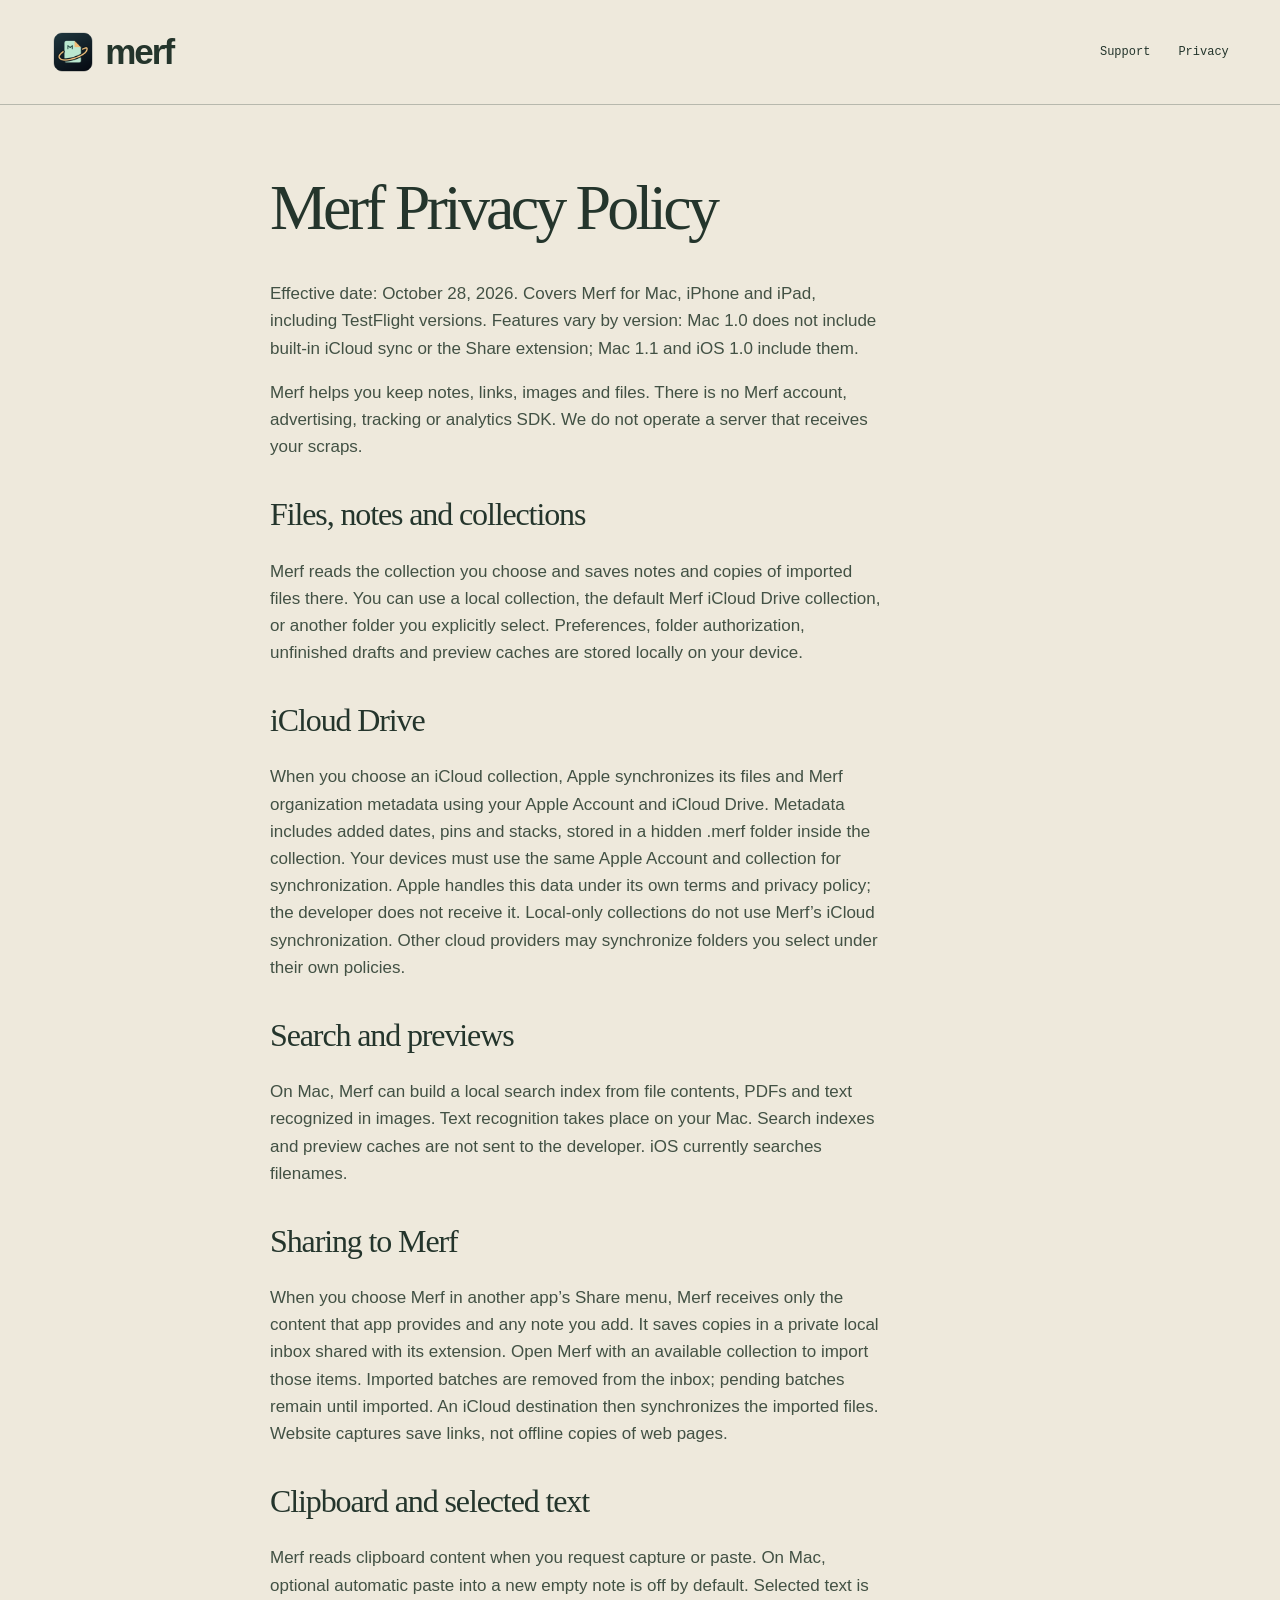
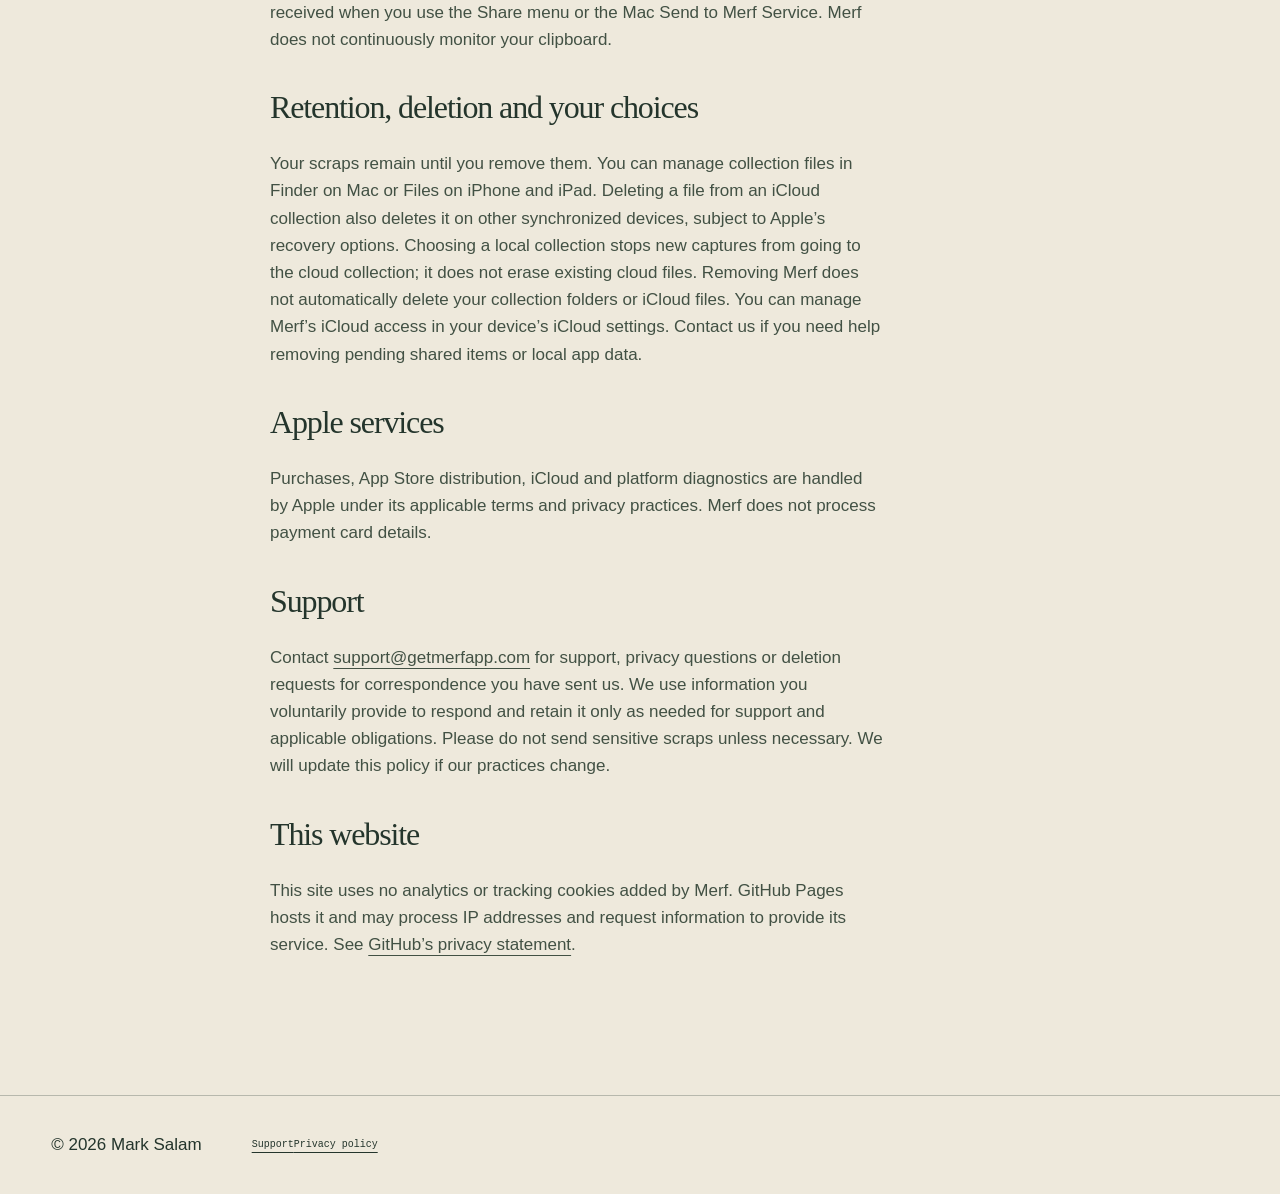
==== commit ac7db638: "Document iOS sharing and iCloud collection privacy" ====
--- a/privacy.html
+++ b/privacy.html
@@ -1 +1,12 @@
-<!doctype html><html lang="en"><head><meta charset="utf-8"><meta name="viewport" content="width=device-width,initial-scale=1"><title>Privacy policy — Merf</title><meta name="description" content="Merf privacy policy for the Mac app."><link rel="icon" href="assets/merf.png"><link rel="stylesheet" href="style.css?v=mission-1"></head><body><header><a class="brand" href="./"><img src="assets/merf.png" alt="">merf</a><nav aria-label="Main navigation"><a href="support.html">Support</a><a href="privacy.html">Privacy</a></nav></header><main><article class="prose"><h1>Merf Privacy Policy</h1><p>Effective date: October 27, 2026. Applies to Merf 1.0 for Mac and the Merf 1.1 preview. Features identified as preview features are not included in 1.0.</p><p>Merf is a Mac utility for viewing and capturing notes, images, and files. The current version has no Merf account, advertising, analytics SDKs, or developer-operated cloud service.</p><h2>Files and notes</h2><p>Merf reads the collection folder you choose and saves captured notes, copied files, and images there. Your files remain ordinary files. Merf stores preferences, unfinished note drafts, folder authorization, and your selected scrap locally on your Mac.</p><h2>Local search and organization in the 1.1 preview</h2><p>Merf creates a local search index from your collection, including extracted text and text recognized in images and scanned PDFs. Text recognition takes place on your Mac. Merf also stores local preview caches, scratchpad drafts, pins, and stack membership. These are not sent to the developer.</p><h2>Share extension in the 1.1 preview</h2><p>When you choose Merf in another app’s Share menu, Merf receives the items that app provides, together with any title or note you add. It temporarily saves copies in a private local inbox shared by Merf and its extension. Merf imports these items into your selected collection folder when it is running and can access the folder. Successfully imported items are removed from the inbox; items awaiting import remain there until they can be collected. Website captures save a link rather than downloading the webpage.</p><h2>Clipboard and selected text</h2><p>Merf reads clipboard content when you request capture or paste. If you turn on automatic clipboard paste, opening a new empty text note can read the clipboard. This option is off by default. Merf receives selected text when you invoke Send to Merf through macOS Services. Merf does not continuously monitor clipboard content.</p><h2>Sharing and cloud folders</h2><p>Merf does not send your scraps to a developer-operated server. Opening, copying, or dragging a file into another application shares it according to the action you take. If you choose a folder managed by a cloud provider, that provider may synchronize the folder under its own terms and privacy policy. Merf 1.0 and the 1.1 preview have no built-in cross-device synchronization.</p><h2>Apple services</h2><p>Purchases, App Store distribution, and any platform diagnostics are handled by Apple under Apple&#x27;s applicable terms and privacy practices. Merf does not process payment card details.</p><h2>Your choices</h2><p>You may disable automatic clipboard paste in Settings, discard an unfinished draft in Merf, and manage or delete your saved scraps through Finder. Removing the app does not automatically delete files in your collection folder.</p><h2>Support</h2><p>For privacy questions, contact <a href="mailto:support@getmerfapp.com">support@getmerfapp.com</a>. Information you voluntarily send for support may be used to respond to your request. Do not send sensitive scraps unless necessary to explain the issue.</p><p>We will update this policy if our data practices change. The effective date above identifies the latest revision.</p><h2>This website</h2><p>This website uses no analytics or tracking cookies added by Merf. GitHub Pages hosts these pages and may process visitor IP addresses and request information to operate and secure its service. See <a href="https://docs.github.com/en/site-policy/privacy-policies/github-general-privacy-statement">GitHub’s privacy statement</a>.</p></article></main><footer><span>© 2026 Mark Salam</span><div><a href="support.html">Support</a><a href="privacy.html">Privacy policy</a></div></footer></body></html>+<!doctype html><html lang="en"><head><meta charset="utf-8"><meta name="viewport" content="width=device-width,initial-scale=1"><title>Privacy policy — Merf</title><meta name="description" content="Merf privacy policy for Mac, iPhone and iPad."><link rel="icon" href="assets/merf.png"><link rel="stylesheet" href="style.css?v=mission-2"></head><body><header><a class="brand" href="./"><img src="assets/merf.png" alt="">merf</a><nav aria-label="Main navigation"><a href="support.html">Support</a><a href="privacy.html">Privacy</a></nav></header><main><article class="prose"><h1>Merf Privacy Policy</h1>
+<p>Effective date: October 28, 2026. Covers Merf for Mac, iPhone and iPad, including TestFlight versions. Features vary by version: Mac 1.0 does not include built-in iCloud sync or the Share extension; Mac 1.1 and iOS 1.0 include them.</p>
+<p>Merf helps you keep notes, links, images and files. There is no Merf account, advertising, tracking or analytics SDK. We do not operate a server that receives your scraps.</p>
+<h2>Files, notes and collections</h2><p>Merf reads the collection you choose and saves notes and copies of imported files there. You can use a local collection, the default Merf iCloud Drive collection, or another folder you explicitly select. Preferences, folder authorization, unfinished drafts and preview caches are stored locally on your device.</p>
+<h2>iCloud Drive</h2><p>When you choose an iCloud collection, Apple synchronizes its files and Merf organization metadata using your Apple Account and iCloud Drive. Metadata includes added dates, pins and stacks, stored in a hidden .merf folder inside the collection. Your devices must use the same Apple Account and collection for synchronization. Apple handles this data under its own terms and privacy policy; the developer does not receive it. Local-only collections do not use Merf’s iCloud synchronization. Other cloud providers may synchronize folders you select under their own policies.</p>
+<h2>Search and previews</h2><p>On Mac, Merf can build a local search index from file contents, PDFs and text recognized in images. Text recognition takes place on your Mac. Search indexes and preview caches are not sent to the developer. iOS currently searches filenames.</p>
+<h2>Sharing to Merf</h2><p>When you choose Merf in another app’s Share menu, Merf receives only the content that app provides and any note you add. It saves copies in a private local inbox shared with its extension. Open Merf with an available collection to import those items. Imported batches are removed from the inbox; pending batches remain until imported. An iCloud destination then synchronizes the imported files. Website captures save links, not offline copies of web pages.</p>
+<h2>Clipboard and selected text</h2><p>Merf reads clipboard content when you request capture or paste. On Mac, optional automatic paste into a new empty note is off by default. Selected text is received when you use the Share menu or the Mac Send to Merf Service. Merf does not continuously monitor your clipboard.</p>
+<h2>Retention, deletion and your choices</h2><p>Your scraps remain until you remove them. You can manage collection files in Finder on Mac or Files on iPhone and iPad. Deleting a file from an iCloud collection also deletes it on other synchronized devices, subject to Apple’s recovery options. Choosing a local collection stops new captures from going to the cloud collection; it does not erase existing cloud files. Removing Merf does not automatically delete your collection folders or iCloud files. You can manage Merf’s iCloud access in your device’s iCloud settings. Contact us if you need help removing pending shared items or local app data.</p>
+<h2>Apple services</h2><p>Purchases, App Store distribution, iCloud and platform diagnostics are handled by Apple under its applicable terms and privacy practices. Merf does not process payment card details.</p>
+<h2>Support</h2><p>Contact <a href="mailto:support@getmerfapp.com">support@getmerfapp.com</a> for support, privacy questions or deletion requests for correspondence you have sent us. We use information you voluntarily provide to respond and retain it only as needed for support and applicable obligations. Please do not send sensitive scraps unless necessary. We will update this policy if our practices change.</p>
+<h2>This website</h2><p>This site uses no analytics or tracking cookies added by Merf. GitHub Pages hosts it and may process IP addresses and request information to provide its service. See <a href="https://docs.github.com/en/site-policy/privacy-policies/github-general-privacy-statement">GitHub’s privacy statement</a>.</p></article></main><footer><span>© 2026 Mark Salam</span><div><a href="support.html">Support</a><a href="privacy.html">Privacy policy</a></div></footer></body></html>
--- a/style.css
+++ b/style.css
@@ -1,3 +1,5 @@
 @charset "UTF-8";
 :root{--paper:#eee9dc;--ink:#24352c;--orange:#bc422b;--mint:#b5cfb5;--line:#24352c45;--mono:ui-monospace,SFMono-Regular,Menlo,Consolas,monospace}*{box-sizing:border-box}html{scroll-behavior:smooth}body{margin:0;background:var(--paper);color:var(--ink);font:17px/1.6 -apple-system,BlinkMacSystemFont,"Segoe UI",sans-serif}a{color:inherit;text-underline-offset:5px}a:hover{color:var(--orange)}button{font:inherit;cursor:pointer}button:focus-visible,a:focus-visible{outline:3px solid var(--orange);outline-offset:5px}header,main,footer{max-width:1440px;margin:auto}header{padding:24px 4%;display:flex;align-items:center;justify-content:space-between;border-bottom:1px solid var(--line);gap:24px}.brand{font-size:35px;letter-spacing:-2px;font-weight:800;display:flex;align-items:center;gap:10px;text-decoration:none}.brand img{width:44px;height:44px}.brand-note{font:9px/1.4 var(--mono);letter-spacing:1px;max-width:80px;margin-left:16px}nav{display:flex;gap:28px;font:12px var(--mono)}nav a{text-decoration:none}h1,h2,h3,p{margin-top:0}h1,h2{font-family:Georgia,"Times New Roman",serif;font-weight:400;letter-spacing:-.06em;line-height:1.02}h3{font-size:22px;line-height:1.2;letter-spacing:-.035em}em{font-weight:400}p{max-width:65ch}.eyebrow,.mission-line,.coordinate,.hero-bottom,.launch-status,.small-print,.evidence-label,figcaption,.signal-frequency,.manifest>article>span,.end-note,.demo-head,.demo-caption,.demo-controls,.demo-note>span{font:11px/1.5 var(--mono);letter-spacing:.06em}.eyebrow{text-transform:uppercase}.hero{padding:22px 4% 0;overflow:hidden}.mission-line{display:flex;justify-content:space-between}.hero-layout{display:grid;grid-template-columns:1fr 1fr;align-items:center;min-height:640px;gap:3%}.hero-copy{padding:50px 0}.hero-copy .eyebrow{color:var(--orange);margin-bottom:28px}h1{font-size:clamp(68px,7.9vw,112px);margin-bottom:28px}h1 em{color:var(--orange)}.lede{max-width:440px;font-size:19px;line-height:1.65}.launch-status{margin-top:30px;font-size:10px;font-weight:700;display:flex;align-items:center;gap:10px}.status-dot{width:7px;height:7px;background:var(--orange);border-radius:50%}.small-print{font-size:10px;margin-top:10px;color:#596256;letter-spacing:0}.hero-bottom{display:flex;justify-content:space-between;border-top:1px solid var(--line);padding:18px 0;font-size:9px}.hero-bottom a{white-space:nowrap;margin-left:18px}.orbital{position:relative;height:560px;isolation:isolate;background:radial-gradient(circle at 50% 50%,#b8b7a22b 0,transparent 60%)}.orbit{position:absolute;border:1px solid #59625666;border-radius:50%;width:94%;height:65%;top:19%;left:3%;transform:rotate(-30deg)}.orbit-two{width:60%;height:95%;left:20%;top:3%;transform:rotate(-30deg);border-style:dashed;border-color:#59625644}.coordinate{position:absolute;font-size:8px;color:#596256}.top-coordinate{top:15px;left:20px}.bottom-coordinate{bottom:12px;right:0}.planet{position:absolute;width:190px;height:190px;border-radius:50%;background:#24352c;left:calc(50% - 95px);top:calc(50% - 95px);box-shadow:inset -25px -12px 0 #18271f,0 0 0 6px #e2d8c3;display:grid;place-items:center}.planet span{font:bold italic 120px Georgia;color:var(--mint);transform:translateY(-10px)}.planet i{position:absolute;width:290px;height:72px;border:9px solid #bc422b;transform:rotate(-28deg);border-radius:50%;border-top-color:#d7764c;z-index:3}.orbit-scrap{position:absolute;box-shadow:4px 8px 0 #24352c17}.note{background:#d9dcb5;width:170px;padding:18px;top:25px;left:12px;transform:rotate(-10deg);border-top:6px solid #a9ae7d}.orbit-scrap span,.orbit-scrap small{font:8px/1.4 var(--mono);letter-spacing:.04em;display:block}.note p{font:29px/1.03 Georgia;margin:20px 0;color:#344335}.note em{color:var(--orange)}.photo{width:175px;right:3px;top:60px;padding:10px;background:#fffaf0;transform:rotate(12deg)}.photo span{font-size:7px;margin-top:9px}.sunset{height:120px;background:#d48758;position:relative;overflow:hidden}.sunset i{position:absolute;border-radius:50%;background:#f1d49c;width:60px;height:60px;left:60px;top:12px}.sunset b{position:absolute;background:#3a5340;width:220px;height:120px;transform:rotate(-30deg);top:80px;left:-20px}.ticket{bottom:32px;right:30px;background:#e9c39a;padding:18px 24px;transform:rotate(-5deg);border-left:5px dotted var(--paper)}.ticket strong{font:18px Georgia;display:block;margin:12px 0}.signal{position:relative;background:var(--orange);color:#fff0d9;padding:28px 4% 32px;overflow:hidden}.signal-top{display:flex;justify-content:space-between}.signal h2{font-family:Impact,"Arial Narrow",sans-serif;font-size:clamp(70px,17vw,240px);font-weight:900;letter-spacing:-.055em;line-height:1.2;margin:12px 0 10px;transform:rotate(-3deg);text-align:center;transition:transform .4s}.signal.called h2{transform:rotate(2deg) scale(1.04)}.signal-bottom{display:flex;align-items:center;justify-content:space-between;gap:25px}.signal-bottom p{font-size:18px;margin:0}kbd{font:12px var(--mono);padding:5px 8px;border:1px solid #fff0d970;border-radius:3px}#call-merf{background:var(--paper);color:var(--ink);border:0;padding:17px 24px;font-weight:650;min-width:170px;box-shadow:4px 4px 0 #702e21}#call-merf span{margin-left:40px}.signal-reply{font:11px var(--mono);margin:20px 0 0;min-height:14px}.demo-drawer{position:absolute;right:3%;top:22px;width:330px;max-width:90%;background:var(--ink);color:var(--paper);padding:20px;box-shadow:-15px 12px 0 #622e2940;z-index:5;border:1px solid #8b9d83}.demo-drawer:not([hidden]){animation:arrive .4s ease-out}.demo-head{display:flex;justify-content:space-between;align-items:center;color:var(--mint)}.demo-head button,.demo-controls button{background:none;border:1px solid #ffffff50;color:var(--paper);padding:5px 12px}.demo-caption{font-size:9px;letter-spacing:0;margin-top:16px;color:#b7c4b5}.demo-note{background:var(--paper);color:var(--ink);padding:22px;min-height:185px;margin-bottom:15px}.demo-note>span{color:var(--orange);font-size:9px}.demo-note h3{font:32px/1.1 Georgia;margin:14px 0}.demo-note p{font-size:14px;line-height:1.5;margin:0}.demo-controls{display:flex;justify-content:space-between;align-items:center}@keyframes arrive{from{transform:translateX(100%);opacity:0}to{transform:translateX(0);opacity:1}}.field-guide{padding:85px 4%}.section-heading{display:grid;grid-template-columns:1fr 2fr;gap:30px;border-bottom:1px solid var(--line);padding-bottom:40px}.section-heading h2{font-size:clamp(36px,4.2vw,60px);margin:0}.guide-layout{display:grid;grid-template-columns:1fr 1.2fr;gap:6%;padding-top:45px}.procedures article{display:flex;gap:22px;padding:20px 0;border-bottom:1px solid var(--line)}.step{font:11px var(--mono);padding-top:5px;color:var(--orange)}.procedures p{font-size:15px;margin-bottom:0}.procedures h3{margin-bottom:10px}.pencil-note{font:italic 23px/1.3 Georgia!important;transform:rotate(-4deg);padding:25px 0 15px 30px;color:var(--orange)}figure{margin:0}.app-evidence{background:#dcd8c9;padding:20px;align-self:start;transform:rotate(2deg);margin-top:20px;border:1px solid #24352c20}.evidence-label{display:flex;justify-content:space-between;font-size:8px;margin-bottom:15px}.app-evidence img{width:100%;display:block}.app-evidence figcaption{font-size:9px;letter-spacing:0;margin-top:15px}.next{background:var(--ink);color:var(--paper);display:grid;grid-template-columns:1fr 1.5fr;padding:70px 4%;gap:8%}.next h2{font-size:clamp(55px,6vw,84px);margin:28px 0}.next h2 em{color:var(--mint)}.next-intro{position:relative}.next-intro>p{font-size:15px;max-width:330px;margin-top:30px;color:#c1c8ba}.stamp{border:2px solid #b5cfb580;color:var(--mint);font:38px/1 var(--mono);padding:15px;width:110px;text-align:center;transform:rotate(-8deg)}.stamp span{font-size:9px;display:block;margin-top:10px}.manifest article{display:grid;grid-template-columns:24px 1fr 30px;gap:18px;border-top:1px solid #eee9dc40;padding:25px 0}.manifest article>span{color:var(--mint);padding-top:4px}.manifest article .manifest-mark{font-size:30px;padding:0}.manifest h3{font-size:24px;margin-bottom:12px}.manifest p{font-size:15px;margin:0;color:#c1c8ba}.manual-link{display:inline-block;font:12px var(--mono);margin-top:25px;color:var(--mint)}.ownership{padding:85px 4%;position:relative}.ownership h2{font-size:clamp(50px,6vw,85px);margin:30px 0}.ownership h2 em{color:var(--orange)}.ownership p{max-width:420px}.ownership>a{font:12px var(--mono)}.ownership-symbol{position:absolute;right:8%;top:65px;font:260px/1 Georgia;color:var(--orange);transform:rotate(12deg)}.end-note{position:absolute;right:8%;bottom:85px;border-top:1px solid var(--ink);padding-top:20px;line-height:1.8;font-size:10px}footer{border-top:1px solid var(--line);padding:35px 4%;display:flex;align-items:center;gap:50px}footer .footer-wordmark{font:bold italic 72px/1 Georgia;text-decoration:none;letter-spacing:-6px}footer>div{font:10px/1.8 var(--mono)}footer p{margin:5px 0}footer nav{margin-left:auto}.prose{max-width:800px;margin:70px auto;padding:0 30px 50px}.prose h1{font-size:64px;margin-bottom:40px}.prose h2{font-size:32px;letter-spacing:-.035em;margin-top:38px}.prose p{color:#425144}.prose #preview{border-top:1px solid var(--line);margin-top:45px;padding-top:35px}section[id]{scroll-margin-top:25px}@media(min-width:1441px){body{border-left:1px solid var(--line);border-right:1px solid var(--line);max-width:1440px;margin:auto}}@media(max-width:900px){.brand-note{display:none}.hero-layout{min-height:570px}.orbital{transform:scale(.85);margin:0 -25px}.hero-copy{z-index:1}.hero-copy h1{font-size:75px}.signal-frequency{font-size:8px}.section-heading{grid-template-columns:1fr}.guide-layout{gap:4%}.next{gap:5%}.ownership-symbol{font-size:170px;right:6%}footer{gap:25px}}@media(max-width:650px){header{padding:18px 6%;gap:12px}.brand{font-size:28px}.brand img{width:32px;height:32px}nav{gap:16px;font-size:10px}header nav a:first-child{display:none}.hero{padding:20px 6% 0}.mission-line{font-size:8px}.hero-layout{grid-template-columns:1fr;gap:0}.hero-copy{padding:38px 0 0}.hero-copy h1{font-size:76px}.hero-copy .eyebrow{font-size:10px;margin-bottom:20px}.lede{font-size:17px}.launch-status{font-size:9px}.orbital{height:440px;transform:scale(.92);margin:0 -14px}.orbit-scrap.note{width:145px;left:0;top:25px}.note p{font-size:24px}.photo{width:140px;right:0;top:55px}.sunset{height:90px}.planet{width:150px;height:150px;left:calc(50% - 75px);top:calc(50% - 75px)}.planet span{font-size:95px}.planet i{width:225px;height:60px;border-width:7px}.ticket{right:10px;bottom:30px;padding:14px 18px}.ticket strong{font-size:16px}.top-coordinate{top:0;left:0;font-size:7px}.bottom-coordinate{font-size:7px;bottom:0}.hero-bottom{font-size:8px;gap:15px;align-items:center}.signal{padding:24px 6%}.signal-top{display:block}.signal-frequency{display:none}.signal h2{font-size:18vw;margin:25px 0}.signal-bottom{align-items:flex-start;flex-direction:column;gap:22px}.signal-bottom p{font-size:16px;line-height:1.9}#call-merf{padding:13px 20px}.field-guide{padding:50px 6%}.section-heading{gap:10px;padding-bottom:25px}.section-heading h2{font-size:36px}.guide-layout{grid-template-columns:1fr;padding-top:5px}.app-evidence{margin-top:30px;padding:12px}.next{grid-template-columns:1fr;padding:50px 6%;gap:25px}.next h2{font-size:65px;margin:20px 0}.next-intro>p{max-width:none}.stamp{position:absolute;right:0;top:65px;width:80px;font-size:28px;padding:10px}.stamp span{font-size:7px}.manifest article{gap:12px;grid-template-columns:20px 1fr 22px}.manifest h3{font-size:22px}.ownership{padding:50px 6%}.ownership h2{font-size:54px}.ownership-symbol{font-size:75px;top:36px;right:6%}.ownership>.eyebrow{font-size:9px}.ownership p{font-size:16px}.end-note{position:static;margin-top:45px;display:inline-block}footer{flex-wrap:wrap;padding:28px 6%;gap:20px}footer .footer-wordmark{font-size:58px}footer>div{font-size:9px;max-width:210px}footer nav{margin-left:0;width:100%;padding-top:10px}.prose{margin:40px auto;padding:0 6% 30px}.prose h1{font-size:46px}.prose h2{font-size:29px}.demo-drawer{right:5%;top:20px}}@media(prefers-reduced-motion:reduce){html{scroll-behavior:auto}*,*::before,*::after{animation:none!important;transition:none!important}}
 @media(max-width:650px){.hero-copy h1{font-size:clamp(58px,19.4vw,76px)}}@media(max-width:360px){header nav{font-size:9px;gap:10px}.next h2{font-size:56px}.stamp{position:static;margin:25px 0}.ownership h2{font-size:46px}}
+/* Filed under: a little more space dust. */
+.app-evidence{background:#e7dfca;border:1px solid #9d947a;padding:22px;box-shadow:6px 7px 0 #24352c12;position:relative;transform:rotate(2deg)}.app-evidence:before{content:"";position:absolute;top:-13px;left:35%;width:110px;height:27px;background:#b5b89b99;transform:rotate(-7deg);z-index:2}.evidence-stage{position:relative;padding:25px 0 10px;display:flex;justify-content:flex-end}.app-window{width:67%;aspect-ratio:5/8;position:relative;overflow:hidden;border-radius:23px;background:#18231f;box-shadow:4px 6px 0 #24352c22}.app-window img{position:absolute;width:288%;max-width:none;height:auto;left:-169%;top:-6.25%}.evidence-aside{font:italic 25px/1.05 Georgia;position:absolute;left:0;top:45px;transform:rotate(-9deg);color:var(--orange)}.evidence-aside>span{display:block;font:55px Georgia;padding-left:25px}.evidence-seal{position:absolute;bottom:35px;left:-2px;border:3px double var(--orange);border-radius:50%;width:110px;height:110px;display:flex;flex-direction:column;align-items:center;justify-content:center;color:var(--orange);font:bold 23px/1.2 var(--mono);transform:rotate(-16deg)}.evidence-seal small{font:7px var(--mono);margin-top:8px}.app-evidence figcaption{border-top:1px dashed #9d947a;padding-top:16px;font:11px/1.7 var(--mono);margin-top:12px}.app-evidence figcaption em{font:italic 17px Georgia;display:block;margin-top:7px}.next{display:block;background:#dedfc9;color:var(--ink);padding:65px 4% 30px;border-top:1px solid #91977c;border-bottom:1px solid #91977c;background-image:linear-gradient(#24352c06 1px,transparent 1px),linear-gradient(90deg,#24352c06 1px,transparent 1px);background-size:24px 24px}.next-intro{padding-bottom:45px;padding-right:170px}.next h2{font-size:clamp(55px,6.5vw,90px);margin:25px 0}.next h2 em{color:var(--orange)}.next-intro>p{color:var(--ink);max-width:640px;font-size:16px}.next .stamp{position:absolute;right:10px;top:20px;color:var(--orange);border:3px double var(--orange);width:125px;padding:18px;transform:rotate(10deg)}.workbench-note{position:absolute;right:0;bottom:42px;color:var(--orange);font:italic 22px/1.15 Georgia;transform:rotate(5deg)}.manifest{display:grid;grid-template-columns:1fr 1fr;gap:48px 40px;padding:25px 10px 45px}.manifest article{display:block;background:#f3eddd;border:1px solid #aca18b;padding:22px 28px 20px;position:relative;box-shadow:5px 6px 0 #24352c12;transform:rotate(-1.5deg)}.manifest article:nth-child(even){transform:rotate(1.2deg);background:#f0dfc4}.file-tab{position:absolute;top:-23px;left:-1px;border:1px solid #aca18b;border-bottom:0;background:#f3eddd;font:9px var(--mono);letter-spacing:.06em;padding:8px 17px 6px;min-width:175px}.manifest article:nth-child(even) .file-tab{background:#f0dfc4}.specimen-art{display:flex;align-items:center;justify-content:space-between;gap:15px;border-bottom:1px dashed #aca18b;padding-bottom:15px;margin-bottom:20px}.specimen-art svg{width:145px;height:80px;fill:none;stroke:var(--orange);stroke-width:1.8;stroke-linecap:round;stroke-linejoin:round}.specimen-art>span{font:8px/1.6 var(--mono);letter-spacing:.08em;max-width:100px;color:var(--orange);transform:rotate(-6deg)}.manifest h3{font:32px/1.06 Georgia;letter-spacing:-.04em;margin:0 0 16px}.manifest p{color:#425144;font-size:15px;line-height:1.65}.manifest .margin-note{font:italic 18px/1.3 Georgia;color:var(--orange);margin-top:23px;padding-top:12px;border-top:1px solid #aca18b55}.workbench-footer{border-top:1px solid #91977c;display:flex;justify-content:space-between;gap:20px;padding-top:20px;align-items:center}.workbench-footer>span{font:9px/1.5 var(--mono)}.workbench-footer .manual-link{color:var(--ink);margin:0;font-size:11px}@media(max-width:900px){.evidence-aside{font-size:20px}.evidence-seal{width:85px;height:85px;font-size:18px}.next-intro{padding-right:150px}.workbench-note{font-size:18px;max-width:150px}.manifest{gap:40px 25px}.manifest article{padding:20px}.manifest h3{font-size:28px}}@media(max-width:650px){.app-evidence{padding:18px}.evidence-aside{font-size:23px}.evidence-seal{width:95px;height:95px;font-size:21px}.app-window{border-radius:19px}.next{padding:45px 6% 25px}.next-intro{padding:0 0 38px}.next h2{font-size:clamp(43px,11vw,65px);margin-top:25px;padding-right:0}.next .stamp{position:static;width:94px;font-size:28px;display:inline-block;margin:0 0 8px;padding:12px}.next-intro>p{font-size:15px;margin-top:20px}.workbench-note{position:static;display:inline-block;vertical-align:middle;margin-left:15px;font-size:19px;max-width:180px}.manifest{grid-template-columns:1fr;gap:44px;padding:20px 5px 35px}.manifest article{padding:22px}.manifest h3{font-size:30px}.workbench-footer{align-items:flex-start;flex-direction:column;gap:16px}.evidence-label{font-size:7px}}
